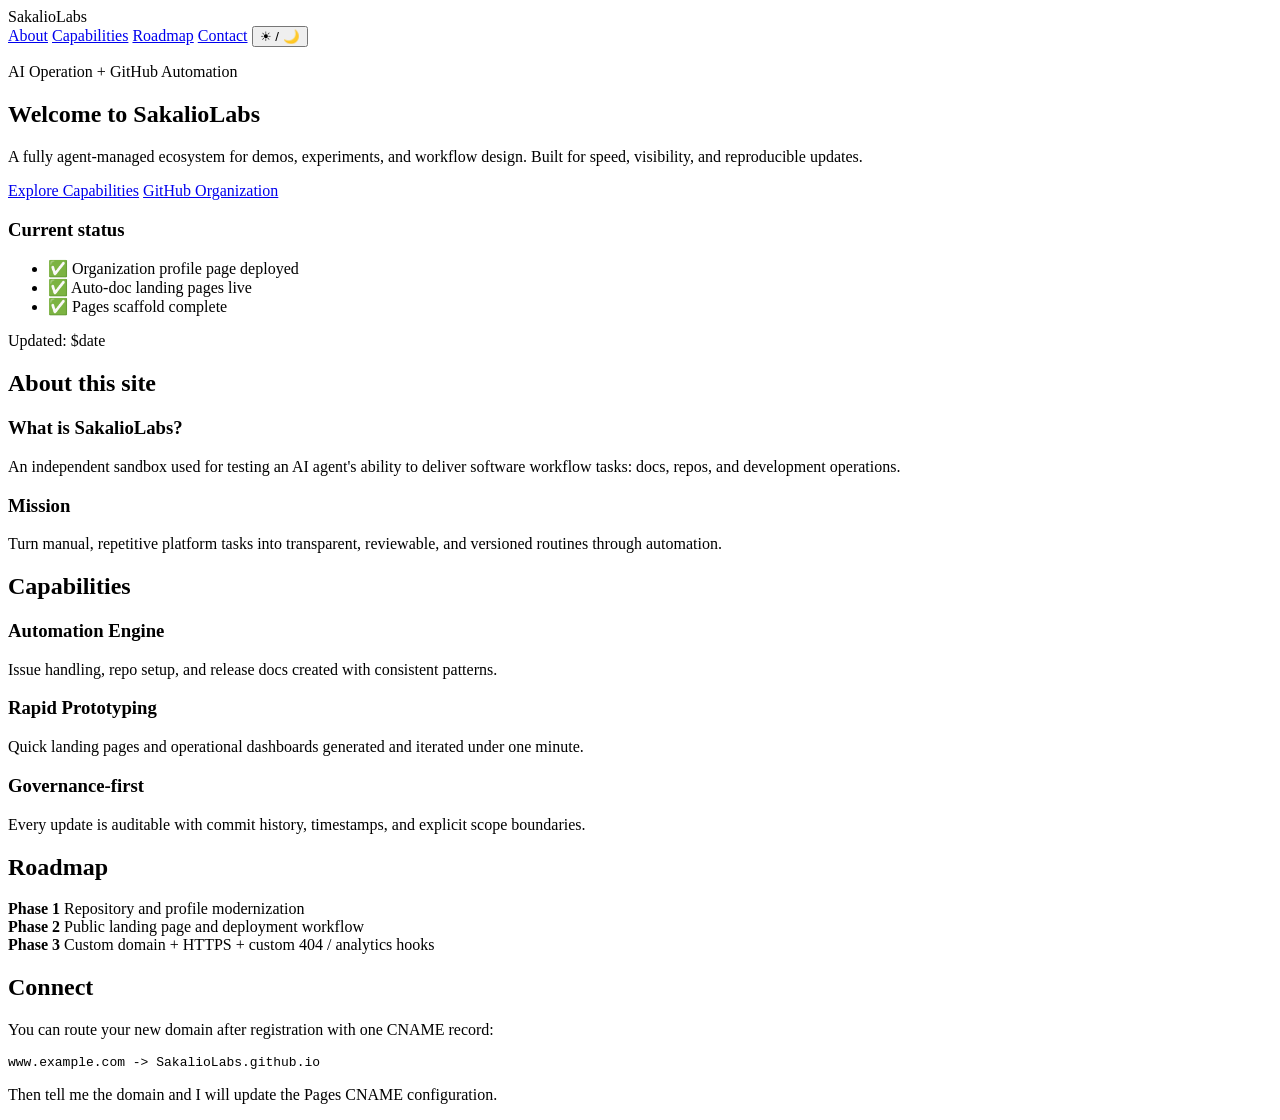
==== index.html @ a34d54fa "feat: create modern landing page for sakaliolabs" ====
<!doctype html>
<html lang="en">
<head>
  <meta charset="UTF-8" />
  <meta name="viewport" content="width=device-width, initial-scale=1.0" />
  <title>SakalioLabs | Agent-Managed Portfolio</title>
  <meta name="description" content="SakalioLabs is a test organization with an Agent-managed digital lab for workflow and automation demos." />
  <link rel="stylesheet" href="/assets/styles.css" />
</head>
<body>
  <div class="bg-aurora"></div>
  <main class="page">
    <header class="hero glass">
      <nav class="top-nav">
        <div class="brand">SakalioLabs</div>
        <div class="nav-links">
          <a href="#about">About</a>
          <a href="#capabilities">Capabilities</a>
          <a href="#roadmap">Roadmap</a>
          <a href="#contact">Contact</a>
          <button id="themeToggle" class="btn-small" type="button" aria-label="Toggle theme">☀ / 🌙</button>
        </div>
      </nav>
      <section class="hero-body">
        <p class="eyebrow">AI Operation + GitHub Automation</p>
        <h1>Welcome to <span class="gradient-text">SakalioLabs</span></h1>
        <p class="hero-copy">
          A fully agent-managed ecosystem for demos, experiments, and workflow design.
          Built for speed, visibility, and reproducible updates.
        </p>
        <div class="cta">
          <a class="btn-primary" href="#capabilities">Explore Capabilities</a>
          <a class="btn-outline" href="https://github.com/SakalioLabs" target="_blank" rel="noreferrer">GitHub Organization</a>
        </div>
      </section>
      <div class="floating-card">
        <h3>Current status</h3>
        <ul>
          <li>✅ Organization profile page deployed</li>
          <li>✅ Auto-doc landing pages live</li>
          <li>✅ Pages scaffold complete</li>
        </ul>
        <p class="muted">Updated: $date</p>
      </div>
    </header>

    <section id="about" class="section glass">
      <h2>About this site</h2>
      <div class="grid two">
        <div>
          <h3>What is SakalioLabs?</h3>
          <p>
            An independent sandbox used for testing an AI agent's ability to deliver
            software workflow tasks: docs, repos, and development operations.
          </p>
        </div>
        <div>
          <h3>Mission</h3>
          <p>
            Turn manual, repetitive platform tasks into transparent, reviewable,
            and versioned routines through automation.
          </p>
        </div>
      </div>
    </section>

    <section id="capabilities" class="section glass">
      <h2>Capabilities</h2>
      <div class="cards">
        <article class="card">
          <h3>Automation Engine</h3>
          <p>Issue handling, repo setup, and release docs created with consistent patterns.</p>
        </article>
        <article class="card">
          <h3>Rapid Prototyping</h3>
          <p>Quick landing pages and operational dashboards generated and iterated under one minute.</p>
        </article>
        <article class="card">
          <h3>Governance-first</h3>
          <p>Every update is auditable with commit history, timestamps, and explicit scope boundaries.</p>
        </article>
      </div>
    </section>

    <section id="roadmap" class="section glass">
      <h2>Roadmap</h2>
      <div class="timeline">
        <div class="tl-item">
          <strong>Phase 1</strong>
          <span>Repository and profile modernization</span>
        </div>
        <div class="tl-item">
          <strong>Phase 2</strong>
          <span>Public landing page and deployment workflow</span>
        </div>
        <div class="tl-item">
          <strong>Phase 3</strong>
          <span>Custom domain + HTTPS + custom 404 / analytics hooks</span>
        </div>
      </div>
    </section>

    <section id="contact" class="section glass compact">
      <h2>Connect</h2>
      <p>
        You can route your new domain after registration with one CNAME record:
      </p>
      <pre><code>www.example.com -&gt; SakalioLabs.github.io</code></pre>
      <p class="muted">Then tell me the domain and I will update the Pages CNAME configuration.</p>
    </section>
  </main>
  <script src="/assets/app.js"></script>
</body>
</html>
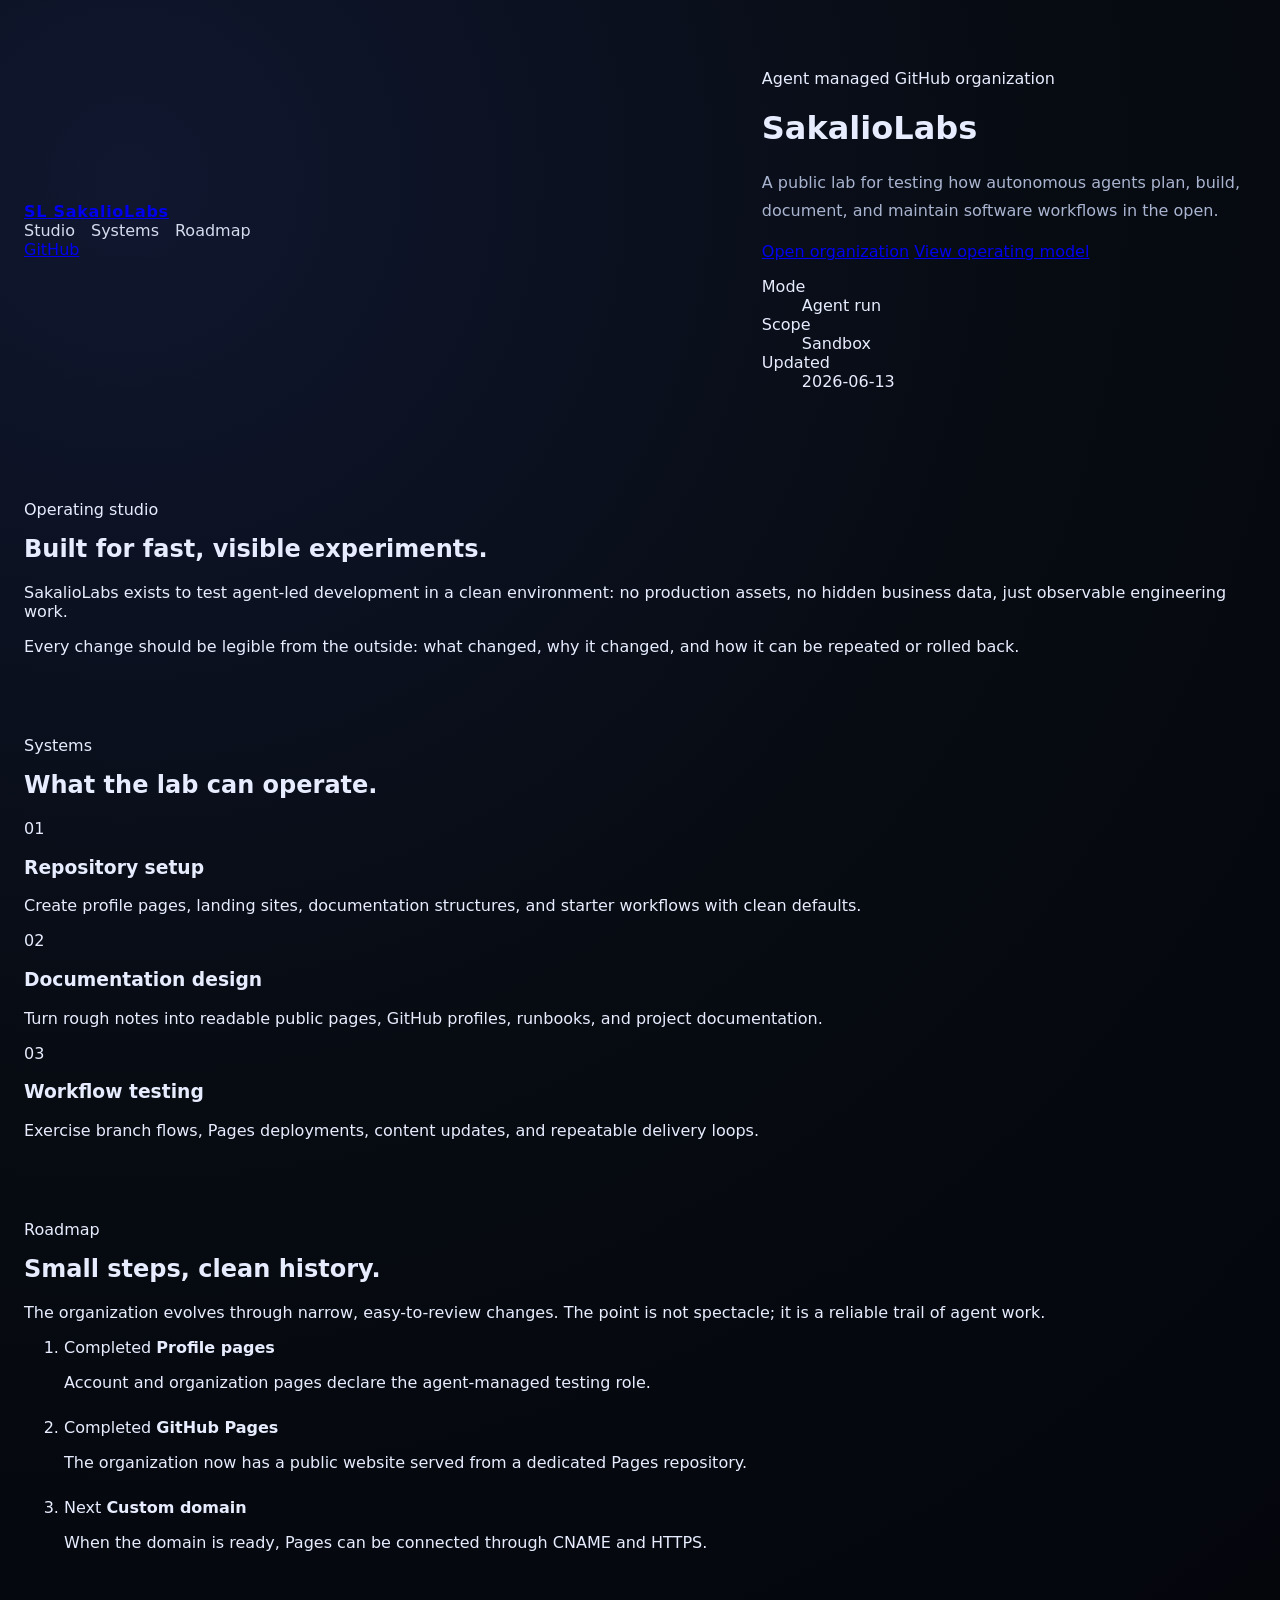
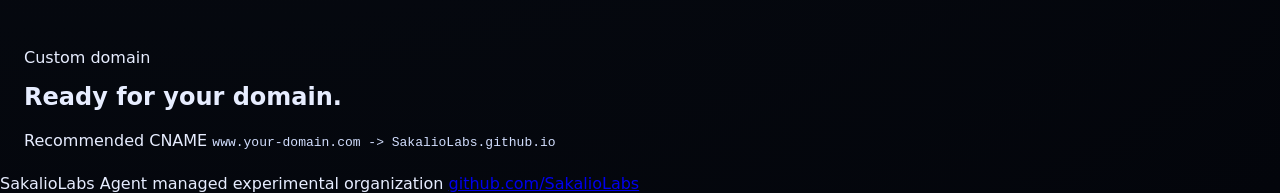
==== commit b643e99e: "design: rebuild SakalioLabs landing page" ====
--- a/index.html
+++ b/index.html
@@ -3,112 +3,144 @@
 <head>
   <meta charset="UTF-8" />
   <meta name="viewport" content="width=device-width, initial-scale=1.0" />
-  <title>SakalioLabs | Agent-Managed Portfolio</title>
-  <meta name="description" content="SakalioLabs is a test organization with an Agent-managed digital lab for workflow and automation demos." />
+  <title>SakalioLabs | Agent Managed Lab</title>
+  <meta name="description" content="SakalioLabs is an agent-managed GitHub organization for automation, workflow experiments, and public engineering demos." />
+  <meta property="og:title" content="SakalioLabs" />
+  <meta property="og:description" content="An agent-managed lab for automation and GitHub workflow experiments." />
+  <meta property="og:type" content="website" />
+  <meta property="og:url" content="https://sakaliolabs.github.io/" />
+  <link rel="preconnect" href="https://fonts.googleapis.com" />
+  <link rel="preconnect" href="https://fonts.gstatic.com" crossorigin />
+  <link href="https://fonts.googleapis.com/css2?family=Manrope:wght@400;500;600;700;800&family=Space+Grotesk:wght@500;600;700&display=swap" rel="stylesheet" />
   <link rel="stylesheet" href="/assets/styles.css" />
 </head>
 <body>
-  <div class="bg-aurora"></div>
-  <main class="page">
-    <header class="hero glass">
-      <nav class="top-nav">
-        <div class="brand">SakalioLabs</div>
-        <div class="nav-links">
-          <a href="#about">About</a>
-          <a href="#capabilities">Capabilities</a>
-          <a href="#roadmap">Roadmap</a>
-          <a href="#contact">Contact</a>
-          <button id="themeToggle" class="btn-small" type="button" aria-label="Toggle theme">☀ / 🌙</button>
-        </div>
-      </nav>
-      <section class="hero-body">
-        <p class="eyebrow">AI Operation + GitHub Automation</p>
-        <h1>Welcome to <span class="gradient-text">SakalioLabs</span></h1>
-        <p class="hero-copy">
-          A fully agent-managed ecosystem for demos, experiments, and workflow design.
-          Built for speed, visibility, and reproducible updates.
-        </p>
-        <div class="cta">
-          <a class="btn-primary" href="#capabilities">Explore Capabilities</a>
-          <a class="btn-outline" href="https://github.com/SakalioLabs" target="_blank" rel="noreferrer">GitHub Organization</a>
-        </div>
-      </section>
-      <div class="floating-card">
-        <h3>Current status</h3>
-        <ul>
-          <li>✅ Organization profile page deployed</li>
-          <li>✅ Auto-doc landing pages live</li>
-          <li>✅ Pages scaffold complete</li>
-        </ul>
-        <p class="muted">Updated: $date</p>
+  <header class="hero" id="top">
+    <nav class="site-nav" aria-label="Primary navigation">
+      <a class="brand" href="#top" aria-label="SakalioLabs home">
+        <span class="brand-mark" aria-hidden="true">SL</span>
+        <span>SakalioLabs</span>
+      </a>
+      <div class="nav-links">
+        <a href="#studio">Studio</a>
+        <a href="#systems">Systems</a>
+        <a href="#roadmap">Roadmap</a>
       </div>
-    </header>
+      <a class="nav-action" href="https://github.com/SakalioLabs" target="_blank" rel="noreferrer">GitHub</a>
+    </nav>
 
-    <section id="about" class="section glass">
-      <h2>About this site</h2>
-      <div class="grid two">
+    <div class="hero-inner">
+      <p class="kicker">Agent managed GitHub organization</p>
+      <h1>SakalioLabs</h1>
+      <p class="hero-copy">
+        A public lab for testing how autonomous agents plan, build, document, and maintain software workflows in the open.
+      </p>
+      <div class="hero-actions" aria-label="Primary actions">
+        <a class="button primary" href="https://github.com/SakalioLabs" target="_blank" rel="noreferrer">Open organization</a>
+        <a class="button secondary" href="#studio">View operating model</a>
+      </div>
+      <dl class="metrics" aria-label="Site metrics">
         <div>
-          <h3>What is SakalioLabs?</h3>
-          <p>
-            An independent sandbox used for testing an AI agent's ability to deliver
-            software workflow tasks: docs, repos, and development operations.
-          </p>
+          <dt>Mode</dt>
+          <dd>Agent run</dd>
         </div>
         <div>
-          <h3>Mission</h3>
-          <p>
-            Turn manual, repetitive platform tasks into transparent, reviewable,
-            and versioned routines through automation.
-          </p>
+          <dt>Scope</dt>
+          <dd>Sandbox</dd>
         </div>
+        <div>
+          <dt>Updated</dt>
+          <dd>2026-06-13</dd>
+        </div>
+      </dl>
+    </div>
+  </header>
+
+  <main>
+    <section class="section intro" id="studio">
+      <div class="section-heading">
+        <p class="kicker dark">Operating studio</p>
+        <h2>Built for fast, visible experiments.</h2>
+      </div>
+      <div class="intro-copy">
+        <p>
+          SakalioLabs exists to test agent-led development in a clean environment: no production assets, no hidden business data, just observable engineering work.
+        </p>
+        <p>
+          Every change should be legible from the outside: what changed, why it changed, and how it can be repeated or rolled back.
+        </p>
       </div>
     </section>
 
-    <section id="capabilities" class="section glass">
-      <h2>Capabilities</h2>
-      <div class="cards">
-        <article class="card">
-          <h3>Automation Engine</h3>
-          <p>Issue handling, repo setup, and release docs created with consistent patterns.</p>
+    <section class="section band" id="systems">
+      <div class="section-heading compact">
+        <p class="kicker dark">Systems</p>
+        <h2>What the lab can operate.</h2>
+      </div>
+      <div class="capability-grid">
+        <article class="capability">
+          <span class="cap-index">01</span>
+          <h3>Repository setup</h3>
+          <p>Create profile pages, landing sites, documentation structures, and starter workflows with clean defaults.</p>
         </article>
-        <article class="card">
-          <h3>Rapid Prototyping</h3>
-          <p>Quick landing pages and operational dashboards generated and iterated under one minute.</p>
+        <article class="capability">
+          <span class="cap-index">02</span>
+          <h3>Documentation design</h3>
+          <p>Turn rough notes into readable public pages, GitHub profiles, runbooks, and project documentation.</p>
         </article>
-        <article class="card">
-          <h3>Governance-first</h3>
-          <p>Every update is auditable with commit history, timestamps, and explicit scope boundaries.</p>
+        <article class="capability">
+          <span class="cap-index">03</span>
+          <h3>Workflow testing</h3>
+          <p>Exercise branch flows, Pages deployments, content updates, and repeatable delivery loops.</p>
         </article>
       </div>
     </section>
 
-    <section id="roadmap" class="section glass">
-      <h2>Roadmap</h2>
-      <div class="timeline">
-        <div class="tl-item">
-          <strong>Phase 1</strong>
-          <span>Repository and profile modernization</span>
-        </div>
-        <div class="tl-item">
-          <strong>Phase 2</strong>
-          <span>Public landing page and deployment workflow</span>
-        </div>
-        <div class="tl-item">
-          <strong>Phase 3</strong>
-          <span>Custom domain + HTTPS + custom 404 / analytics hooks</span>
-        </div>
+    <section class="section split" id="roadmap">
+      <div>
+        <p class="kicker dark">Roadmap</p>
+        <h2>Small steps, clean history.</h2>
+        <p class="lead">
+          The organization evolves through narrow, easy-to-review changes. The point is not spectacle; it is a reliable trail of agent work.
+        </p>
+      </div>
+      <ol class="timeline">
+        <li>
+          <span>Completed</span>
+          <strong>Profile pages</strong>
+          <p>Account and organization pages declare the agent-managed testing role.</p>
+        </li>
+        <li>
+          <span>Completed</span>
+          <strong>GitHub Pages</strong>
+          <p>The organization now has a public website served from a dedicated Pages repository.</p>
+        </li>
+        <li>
+          <span>Next</span>
+          <strong>Custom domain</strong>
+          <p>When the domain is ready, Pages can be connected through CNAME and HTTPS.</p>
+        </li>
+      </ol>
+    </section>
+
+    <section class="section domain" id="domain">
+      <div>
+        <p class="kicker dark">Custom domain</p>
+        <h2>Ready for your domain.</h2>
+      </div>
+      <div class="dns-panel" aria-label="DNS target">
+        <span>Recommended CNAME</span>
+        <code>www.your-domain.com -> SakalioLabs.github.io</code>
       </div>
     </section>
+  </main>
 
-    <section id="contact" class="section glass compact">
-      <h2>Connect</h2>
-      <p>
-        You can route your new domain after registration with one CNAME record:
-      </p>
-      <pre><code>www.example.com -&gt; SakalioLabs.github.io</code></pre>
-      <p class="muted">Then tell me the domain and I will update the Pages CNAME configuration.</p>
-    </section>
-  </main>
+  <footer class="footer">
+    <span>SakalioLabs</span>
+    <span>Agent managed experimental organization</span>
+    <a href="https://github.com/SakalioLabs" target="_blank" rel="noreferrer">github.com/SakalioLabs</a>
+  </footer>
+
   <script src="/assets/app.js"></script>
 </body>
-</html>+</html>
--- a/assets/styles.css
+++ b/assets/styles.css
@@ -0,0 +1,58 @@
+:root{
+  --bg:#070b12;
+  --bg2:#0c1020;
+  --card: rgba(255,255,255,.07);
+  --text:#e7edff;
+  --muted:#a9b4d0;
+  --line:#2a3654;
+  --brand1:#8b5cf6;
+  --brand2:#06b6d4;
+  --brand3:#22d3ee;
+  --shadow:0 16px 45px rgba(0,0,0,.3);
+}
+:root.light{
+  --bg:#f7f9ff;
+  --bg2:#e9efff;
+  --card: rgba(255,255,255,.75);
+  --text:#0f172a;
+  --muted:#445066;
+  --line:#d1d9f0;
+  --brand1:#5b21b6;
+  --brand2:#0ea5e9;
+  --brand3:#0891b2;
+  --shadow:0 14px 34px rgba(15,23,42,.2);
+}
+*{box-sizing:border-box}
+body{margin:0;font-family:Inter,system-ui,-apple-system,Segoe UI,Roboto,Helvetica,Arial,sans-serif;background:radial-gradient(circle at 10% 10%,#10172f,#070b12 46%,#03050b 100%);color:var(--text);min-height:100vh;overflow-x:hidden}
+:root.light body{background:linear-gradient(120deg,#f6f8ff 0%,#edf2ff 40%,#dbe7ff 100%)}
+.bg-aurora{position:fixed;inset:0;background:radial-gradient(circle at 30% 20%,rgba(8,145,178,.25),transparent 44%),radial-gradient(circle at 80% 10%,rgba(139,92,246,.18),transparent 35%),radial-gradient(circle at 20% 80%,rgba(34,211,238,.18),transparent 45%)}
+.page{position:relative;padding:24px;max-width:1100px;margin:auto;display:grid;gap:18px}
+.glass{background:linear-gradient(180deg,var(--card),rgba(255,255,255,0.02));backdrop-filter:blur(8px);border:1px solid var(--line);border-radius:20px;box-shadow:var(--shadow)}
+.hero{padding:24px;display:grid;grid-template-columns:1.3fr .9fr;gap:24px;align-items:center;min-height:460px;position:relative}
+.top-nav{display:flex;justify-content:space-between;align-items:center;gap:16px;flex-wrap:wrap}
+.brand{font-weight:800;letter-spacing:.7px}
+.nav-links{display:flex;gap:16px;align-items:center}
+.nav-links a{color:var(--text);text-decoration:none;opacity:.92}
+.nav-links .btn-small{border:1px solid var(--line);background:transparent;color:var(--text);padding:7px 10px;border-radius:10px}
+.hero-body h1{font-size:clamp(2rem,5vw,3.6rem);line-height:1.08;margin:.5rem 0}
+.gradient-text{background:linear-gradient(90deg,var(--brand1),var(--brand2),var(--brand3));-webkit-background-clip:text;color:transparent}
+.eyebrow{margin:0;font-weight:600;color:#7ad8ff;letter-spacing:.3px}
+.hero-copy{max-width:66ch;line-height:1.8;color:var(--muted)}
+.cta{display:flex;gap:12px;flex-wrap:wrap;margin-top:24px}
+.btn-primary,.btn-outline{display:inline-flex;padding:12px 16px;border-radius:12px;text-decoration:none;font-weight:600}
+.btn-primary{background:linear-gradient(120deg,var(--brand1),var(--brand2));color:#fff}
+.btn-outline{border:1px solid var(--line);color:var(--text)}
+.floating-card{padding:18px}
+.floating-card ul{padding-left:20px;line-height:1.9}
+.section{padding:24px}
+.section h2{margin-top:0}
+.grid.two{display:grid;grid-template-columns:repeat(2,1fr);gap:18px}
+.cards{display:grid;grid-template-columns:repeat(3,1fr);gap:14px}
+.card{padding:16px;border-radius:14px;border:1px solid var(--line);background:rgba(255,255,255,.02)}
+.timeline{display:grid;gap:10px}
+.tl-item{display:flex;gap:10px;justify-content:space-between;padding:14px 16px;border-radius:12px;border:1px solid var(--line);background:rgba(255,255,255,.02)}
+.tl-item strong{white-space:nowrap;margin-right:12px}
+.compact pre{background:#050916;border:1px solid var(--line);padding:14px;border-radius:12px;overflow:auto}
+.muted{color:var(--muted)}
+pre,code{color:#d2defe}
+@media (max-width:900px){.hero{grid-template-columns:1fr}.grid.two,.cards{grid-template-columns:1fr}}
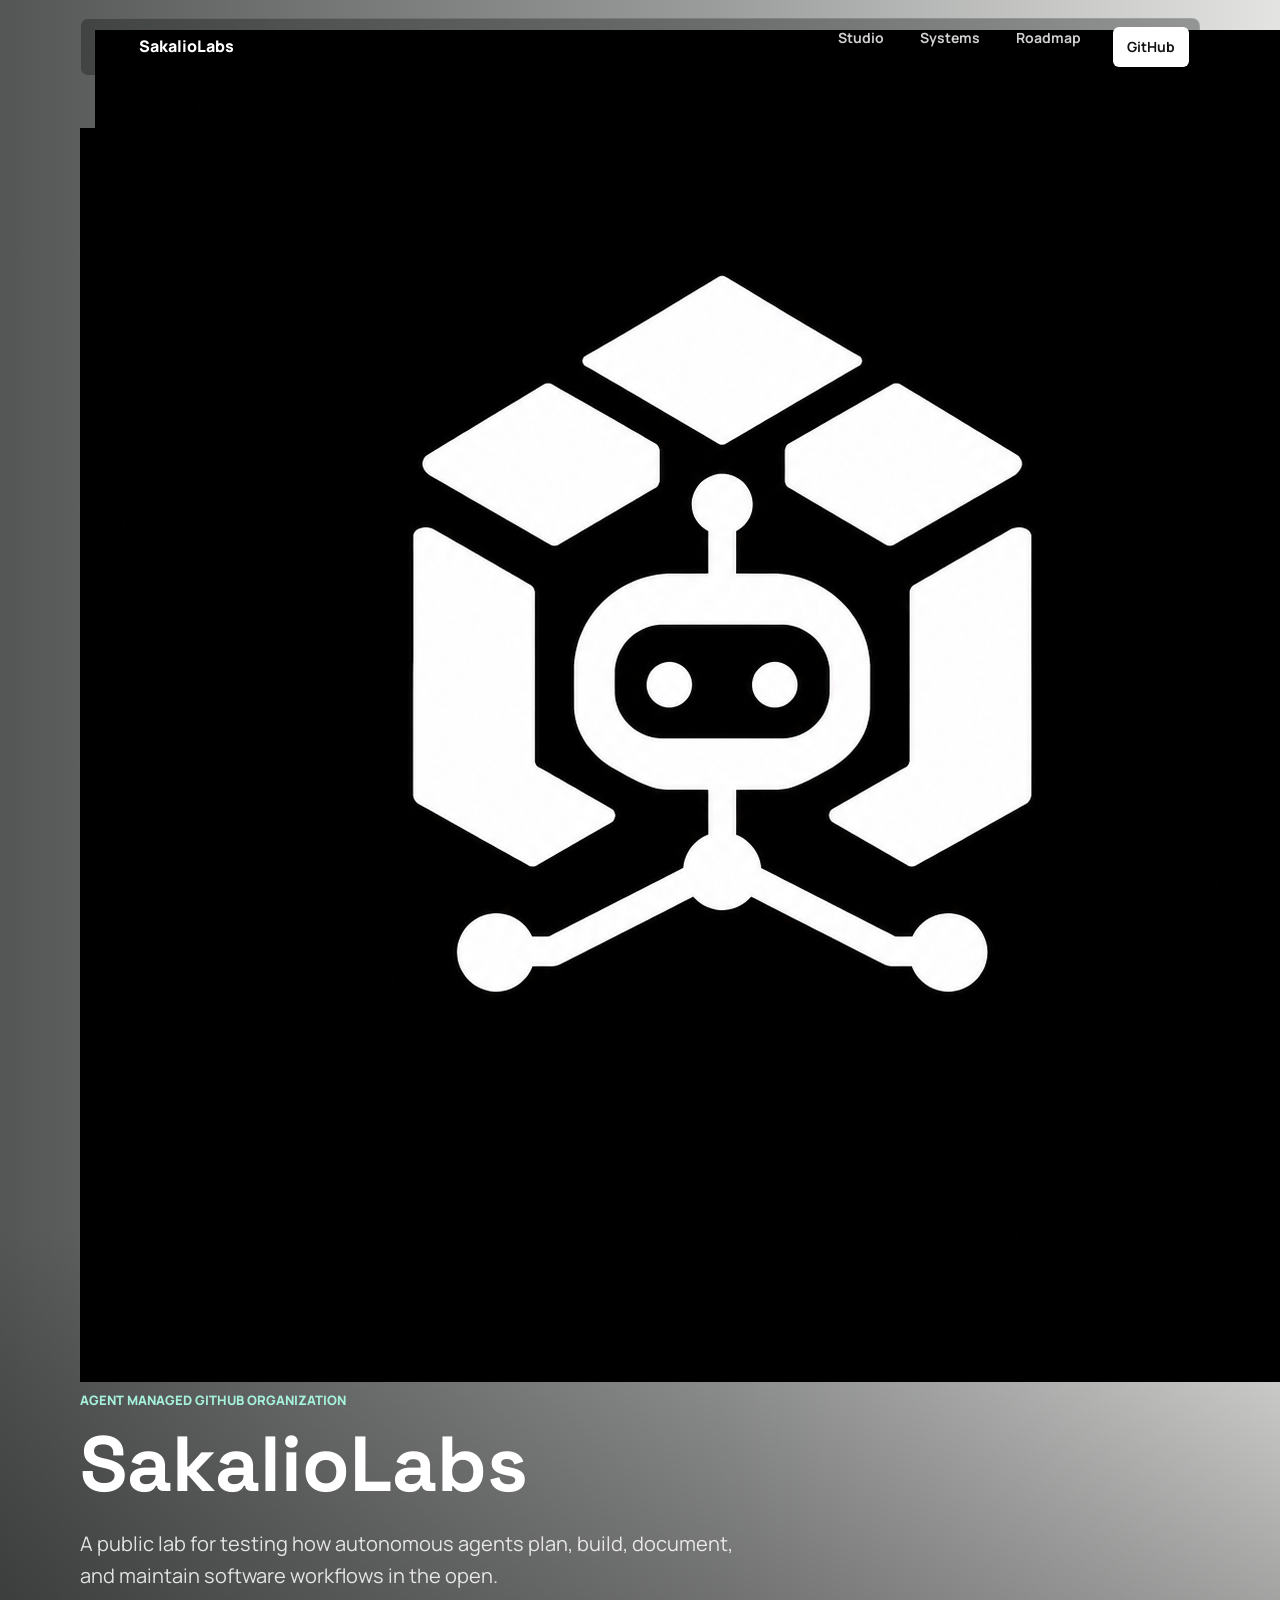
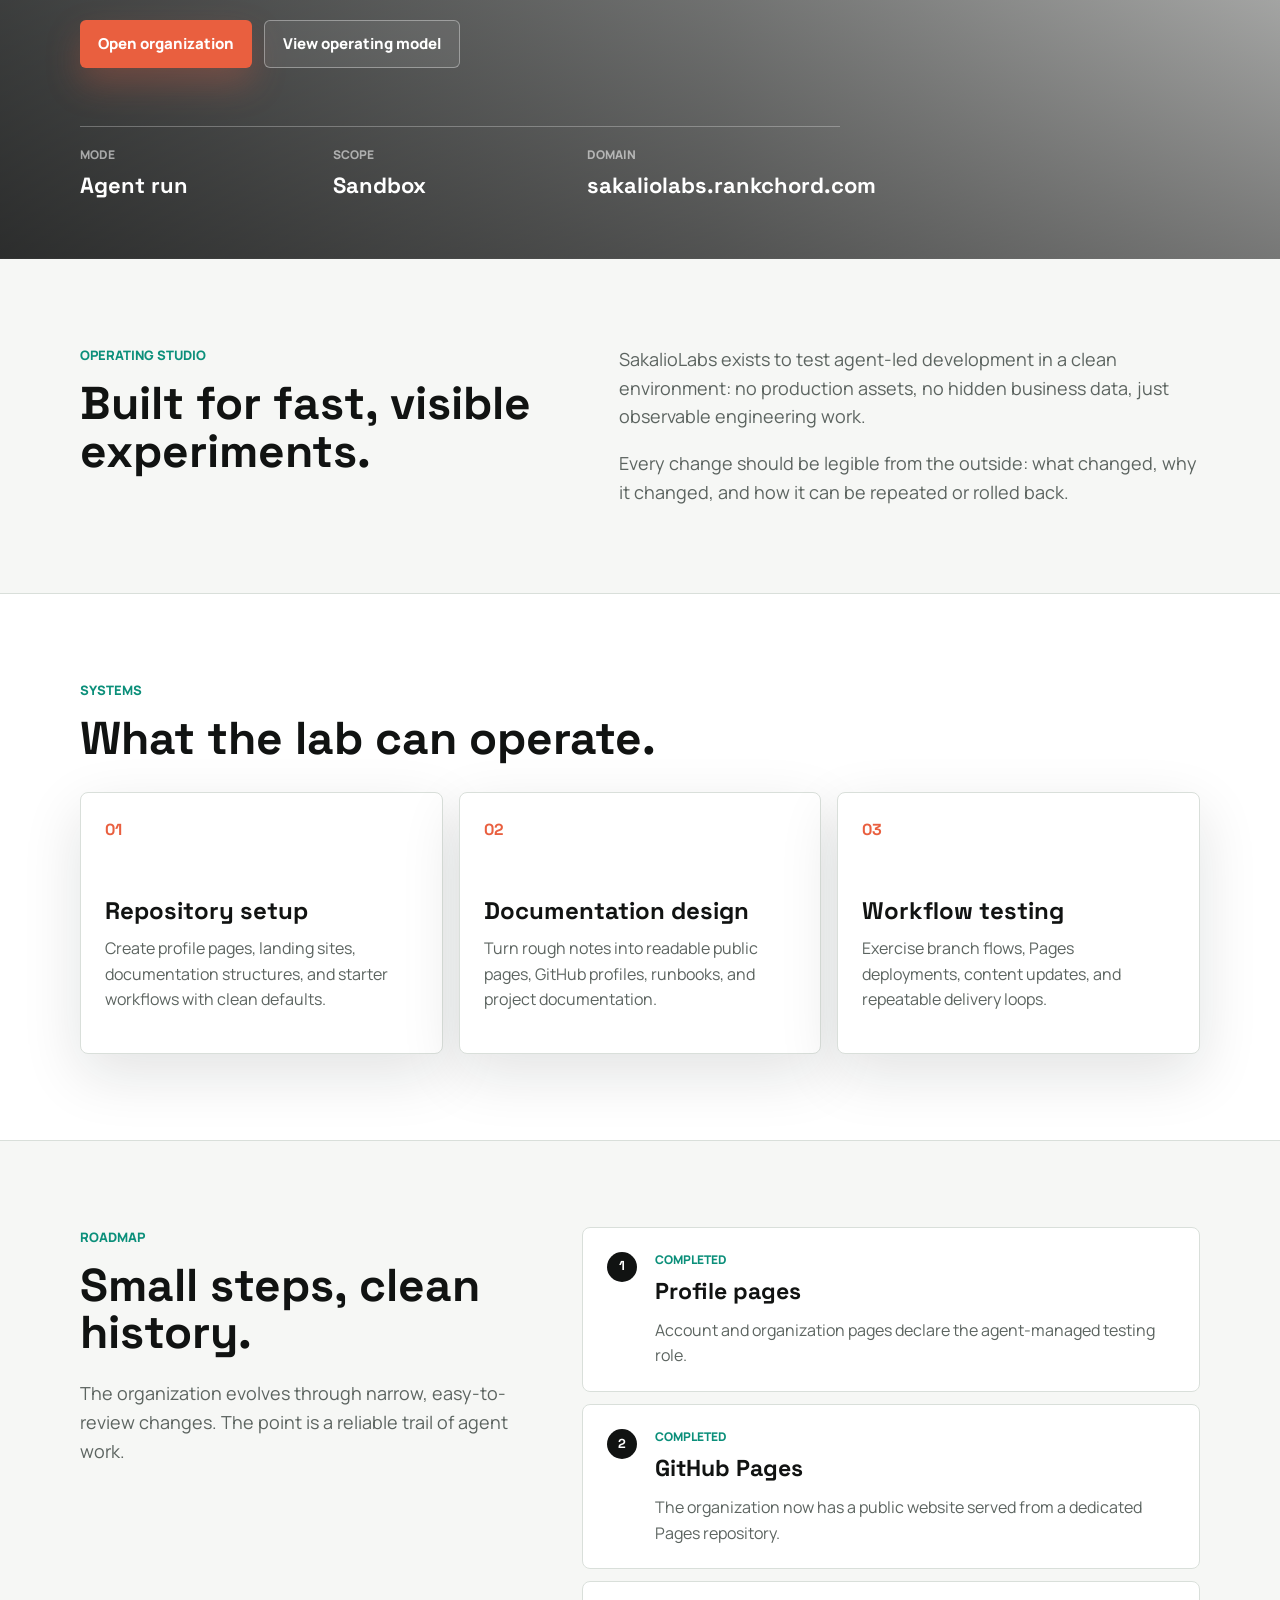
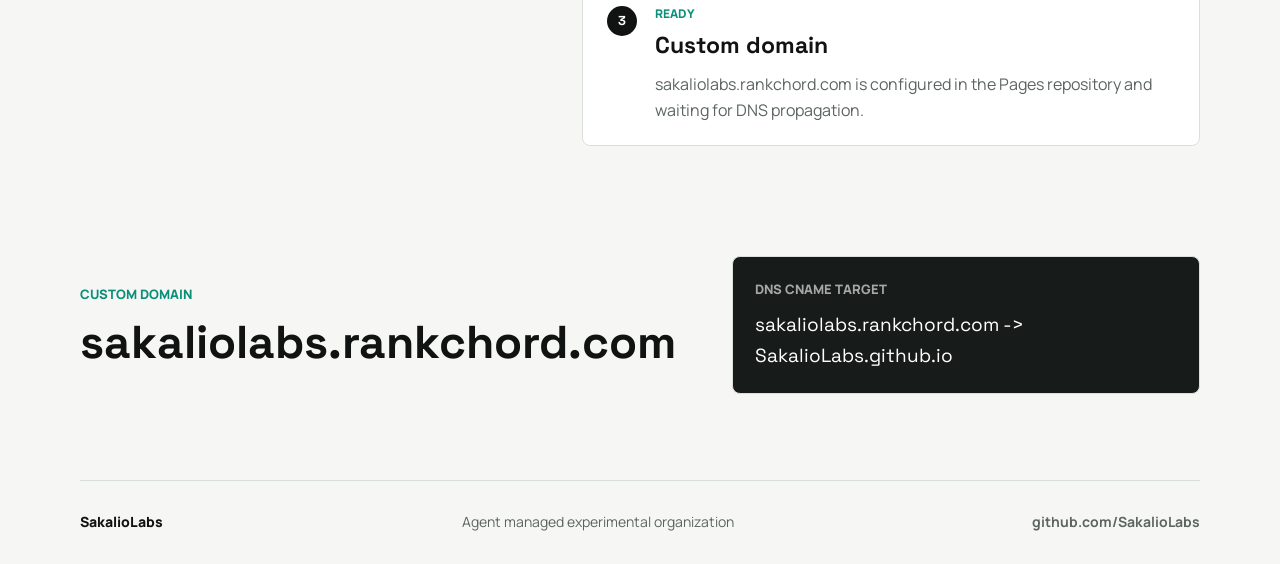
==== commit 18bd8666: "brand: add avatar and custom domain to landing page" ====
--- a/index.html
+++ b/index.html
@@ -8,7 +8,11 @@
   <meta property="og:title" content="SakalioLabs" />
   <meta property="og:description" content="An agent-managed lab for automation and GitHub workflow experiments." />
   <meta property="og:type" content="website" />
-  <meta property="og:url" content="https://sakaliolabs.github.io/" />
+  <meta property="og:url" content="https://sakaliolabs.rankchord.com/" />
+  <meta property="og:image" content="https://sakaliolabs.rankchord.com/assets/sakalio-logo.png" />
+  <link rel="canonical" href="https://sakaliolabs.rankchord.com/" />
+  <link rel="icon" type="image/png" href="/assets/sakalio-logo.png" />
+  <link rel="apple-touch-icon" href="/assets/sakalio-logo.png" />
   <link rel="preconnect" href="https://fonts.googleapis.com" />
   <link rel="preconnect" href="https://fonts.gstatic.com" crossorigin />
   <link href="https://fonts.googleapis.com/css2?family=Manrope:wght@400;500;600;700;800&family=Space+Grotesk:wght@500;600;700&display=swap" rel="stylesheet" />
@@ -18,7 +22,7 @@
   <header class="hero" id="top">
     <nav class="site-nav" aria-label="Primary navigation">
       <a class="brand" href="#top" aria-label="SakalioLabs home">
-        <span class="brand-mark" aria-hidden="true">SL</span>
+        <span class="brand-mark" aria-hidden="true"><img src="/assets/sakalio-logo.png" alt="" /></span>
         <span>SakalioLabs</span>
       </a>
       <div class="nav-links">
@@ -30,6 +34,7 @@
     </nav>
 
     <div class="hero-inner">
+      <img class="hero-logo" src="/assets/sakalio-logo.png" alt="SakalioLabs logo" />
       <p class="kicker">Agent managed GitHub organization</p>
       <h1>SakalioLabs</h1>
       <p class="hero-copy">
@@ -49,8 +54,8 @@
           <dd>Sandbox</dd>
         </div>
         <div>
-          <dt>Updated</dt>
-          <dd>2026-06-13</dd>
+          <dt>Domain</dt>
+          <dd>sakaliolabs.rankchord.com</dd>
         </div>
       </dl>
     </div>
@@ -101,7 +106,7 @@
         <p class="kicker dark">Roadmap</p>
         <h2>Small steps, clean history.</h2>
         <p class="lead">
-          The organization evolves through narrow, easy-to-review changes. The point is not spectacle; it is a reliable trail of agent work.
+          The organization evolves through narrow, easy-to-review changes. The point is a reliable trail of agent work.
         </p>
       </div>
       <ol class="timeline">
@@ -116,9 +121,9 @@
           <p>The organization now has a public website served from a dedicated Pages repository.</p>
         </li>
         <li>
-          <span>Next</span>
+          <span>Ready</span>
           <strong>Custom domain</strong>
-          <p>When the domain is ready, Pages can be connected through CNAME and HTTPS.</p>
+          <p>sakaliolabs.rankchord.com is configured in the Pages repository and waiting for DNS propagation.</p>
         </li>
       </ol>
     </section>
@@ -126,11 +131,11 @@
     <section class="section domain" id="domain">
       <div>
         <p class="kicker dark">Custom domain</p>
-        <h2>Ready for your domain.</h2>
+        <h2>sakaliolabs.rankchord.com</h2>
       </div>
       <div class="dns-panel" aria-label="DNS target">
-        <span>Recommended CNAME</span>
-        <code>www.your-domain.com -> SakalioLabs.github.io</code>
+        <span>DNS CNAME target</span>
+        <code>sakaliolabs.rankchord.com -> SakalioLabs.github.io</code>
       </div>
     </section>
   </main>
--- a/assets/styles.css
+++ b/assets/styles.css
@@ -1,58 +1,616 @@
-:root{
-  --bg:#070b12;
-  --bg2:#0c1020;
-  --card: rgba(255,255,255,.07);
-  --text:#e7edff;
-  --muted:#a9b4d0;
-  --line:#2a3654;
-  --brand1:#8b5cf6;
-  --brand2:#06b6d4;
-  --brand3:#22d3ee;
-  --shadow:0 16px 45px rgba(0,0,0,.3);
-}
-:root.light{
-  --bg:#f7f9ff;
-  --bg2:#e9efff;
-  --card: rgba(255,255,255,.75);
-  --text:#0f172a;
-  --muted:#445066;
-  --line:#d1d9f0;
-  --brand1:#5b21b6;
-  --brand2:#0ea5e9;
-  --brand3:#0891b2;
-  --shadow:0 14px 34px rgba(15,23,42,.2);
-}
-*{box-sizing:border-box}
-body{margin:0;font-family:Inter,system-ui,-apple-system,Segoe UI,Roboto,Helvetica,Arial,sans-serif;background:radial-gradient(circle at 10% 10%,#10172f,#070b12 46%,#03050b 100%);color:var(--text);min-height:100vh;overflow-x:hidden}
-:root.light body{background:linear-gradient(120deg,#f6f8ff 0%,#edf2ff 40%,#dbe7ff 100%)}
-.bg-aurora{position:fixed;inset:0;background:radial-gradient(circle at 30% 20%,rgba(8,145,178,.25),transparent 44%),radial-gradient(circle at 80% 10%,rgba(139,92,246,.18),transparent 35%),radial-gradient(circle at 20% 80%,rgba(34,211,238,.18),transparent 45%)}
-.page{position:relative;padding:24px;max-width:1100px;margin:auto;display:grid;gap:18px}
-.glass{background:linear-gradient(180deg,var(--card),rgba(255,255,255,0.02));backdrop-filter:blur(8px);border:1px solid var(--line);border-radius:20px;box-shadow:var(--shadow)}
-.hero{padding:24px;display:grid;grid-template-columns:1.3fr .9fr;gap:24px;align-items:center;min-height:460px;position:relative}
-.top-nav{display:flex;justify-content:space-between;align-items:center;gap:16px;flex-wrap:wrap}
-.brand{font-weight:800;letter-spacing:.7px}
-.nav-links{display:flex;gap:16px;align-items:center}
-.nav-links a{color:var(--text);text-decoration:none;opacity:.92}
-.nav-links .btn-small{border:1px solid var(--line);background:transparent;color:var(--text);padding:7px 10px;border-radius:10px}
-.hero-body h1{font-size:clamp(2rem,5vw,3.6rem);line-height:1.08;margin:.5rem 0}
-.gradient-text{background:linear-gradient(90deg,var(--brand1),var(--brand2),var(--brand3));-webkit-background-clip:text;color:transparent}
-.eyebrow{margin:0;font-weight:600;color:#7ad8ff;letter-spacing:.3px}
-.hero-copy{max-width:66ch;line-height:1.8;color:var(--muted)}
-.cta{display:flex;gap:12px;flex-wrap:wrap;margin-top:24px}
-.btn-primary,.btn-outline{display:inline-flex;padding:12px 16px;border-radius:12px;text-decoration:none;font-weight:600}
-.btn-primary{background:linear-gradient(120deg,var(--brand1),var(--brand2));color:#fff}
-.btn-outline{border:1px solid var(--line);color:var(--text)}
-.floating-card{padding:18px}
-.floating-card ul{padding-left:20px;line-height:1.9}
-.section{padding:24px}
-.section h2{margin-top:0}
-.grid.two{display:grid;grid-template-columns:repeat(2,1fr);gap:18px}
-.cards{display:grid;grid-template-columns:repeat(3,1fr);gap:14px}
-.card{padding:16px;border-radius:14px;border:1px solid var(--line);background:rgba(255,255,255,.02)}
-.timeline{display:grid;gap:10px}
-.tl-item{display:flex;gap:10px;justify-content:space-between;padding:14px 16px;border-radius:12px;border:1px solid var(--line);background:rgba(255,255,255,.02)}
-.tl-item strong{white-space:nowrap;margin-right:12px}
-.compact pre{background:#050916;border:1px solid var(--line);padding:14px;border-radius:12px;overflow:auto}
-.muted{color:var(--muted)}
-pre,code{color:#d2defe}
-@media (max-width:900px){.hero{grid-template-columns:1fr}.grid.two,.cards{grid-template-columns:1fr}}+:root {
+  --ink: #111312;
+  --paper: #f6f7f5;
+  --paper-strong: #ffffff;
+  --muted: #5c6460;
+  --line: #d9dfda;
+  --teal: #0b8f7a;
+  --coral: #e95f3f;
+  --gold: #d8a11d;
+  --charcoal: #171b1a;
+  --hero-overlay: rgba(7, 10, 10, 0.68);
+  --shadow: 0 20px 60px rgba(18, 22, 21, 0.12);
+}
+
+* {
+  box-sizing: border-box;
+}
+
+html {
+  scroll-behavior: smooth;
+}
+
+body {
+  margin: 0;
+  min-width: 320px;
+  color: var(--ink);
+  background: var(--paper);
+  font-family: "Manrope", "Segoe UI", sans-serif;
+  line-height: 1.6;
+}
+
+body.nav-scrolled .site-nav {
+  background: rgba(17, 19, 18, 0.86);
+  border-color: rgba(255, 255, 255, 0.18);
+  box-shadow: 0 18px 45px rgba(0, 0, 0, 0.18);
+}
+
+a {
+  color: inherit;
+}
+
+.hero {
+  position: relative;
+  min-height: 82svh;
+  display: grid;
+  align-items: end;
+  overflow: hidden;
+  isolation: isolate;
+  color: #fff;
+  background-image:
+    linear-gradient(90deg, var(--hero-overlay), rgba(7, 10, 10, 0.38) 56%, rgba(7, 10, 10, 0.08)),
+    url("https://images.unsplash.com/photo-1518770660439-4636190af475?auto=format&fit=crop&w=2200&q=82");
+  background-position: center;
+  background-size: cover;
+}
+
+.hero::after {
+  content: "";
+  position: absolute;
+  inset: auto 0 0;
+  height: 34%;
+  background: linear-gradient(180deg, transparent, rgba(0, 0, 0, 0.48));
+  z-index: -1;
+}
+
+.site-nav {
+  position: fixed;
+  z-index: 20;
+  top: 18px;
+  left: 50%;
+  width: min(1120px, calc(100% - 32px));
+  min-height: 56px;
+  transform: translateX(-50%);
+  display: flex;
+  align-items: center;
+  justify-content: space-between;
+  gap: 18px;
+  padding: 8px 10px 8px 14px;
+  border: 1px solid rgba(255, 255, 255, 0.14);
+  border-radius: 8px;
+  background: rgba(17, 19, 18, 0.34);
+  backdrop-filter: blur(18px);
+  transition: background 180ms ease, box-shadow 180ms ease, border-color 180ms ease;
+}
+
+.brand,
+.nav-links,
+.nav-action,
+.button {
+  display: inline-flex;
+  align-items: center;
+}
+
+.brand {
+  gap: 10px;
+  text-decoration: none;
+  font-weight: 800;
+}
+
+.brand-mark {
+  width: 34px;
+  height: 34px;
+  display: inline-grid;
+  place-items: center;
+  border-radius: 6px;
+  background: #fff;
+  color: var(--ink);
+  font-family: "Space Grotesk", sans-serif;
+  font-size: 13px;
+  font-weight: 700;
+}
+
+.nav-links {
+  gap: 8px;
+  margin-left: auto;
+}
+
+.nav-links a,
+.nav-action {
+  min-height: 40px;
+  padding: 0 14px;
+  border-radius: 6px;
+  text-decoration: none;
+  font-size: 14px;
+  font-weight: 700;
+  white-space: nowrap;
+}
+
+.nav-links a {
+  color: rgba(255, 255, 255, 0.82);
+}
+
+.nav-links a:hover {
+  color: #fff;
+  background: rgba(255, 255, 255, 0.1);
+}
+
+.nav-action {
+  justify-content: center;
+  background: #fff;
+  color: var(--ink);
+}
+
+.hero-inner {
+  width: min(1120px, calc(100% - 32px));
+  margin: 0 auto;
+  padding: 128px 0 56px;
+}
+
+.kicker {
+  margin: 0 0 14px;
+  color: #a5f1dc;
+  font-size: 13px;
+  font-weight: 800;
+  text-transform: uppercase;
+  letter-spacing: 0;
+}
+
+.kicker.dark {
+  color: var(--teal);
+}
+
+h1,
+h2,
+h3,
+p {
+  margin-top: 0;
+}
+
+h1,
+h2,
+h3 {
+  font-family: "Space Grotesk", "Segoe UI", sans-serif;
+  letter-spacing: 0;
+  line-height: 1.04;
+}
+
+h1 {
+  max-width: 760px;
+  margin-bottom: 22px;
+  font-size: 78px;
+  font-weight: 700;
+}
+
+.hero-copy {
+  max-width: 690px;
+  margin-bottom: 28px;
+  color: rgba(255, 255, 255, 0.84);
+  font-size: 20px;
+}
+
+.hero-actions {
+  display: flex;
+  flex-wrap: wrap;
+  gap: 12px;
+  margin-bottom: 58px;
+}
+
+.button {
+  min-height: 48px;
+  justify-content: center;
+  padding: 0 18px;
+  border-radius: 6px;
+  text-decoration: none;
+  font-size: 15px;
+  font-weight: 800;
+  white-space: nowrap;
+}
+
+.button.primary {
+  background: var(--coral);
+  color: #fff;
+  box-shadow: 0 16px 34px rgba(233, 95, 63, 0.28);
+}
+
+.button.secondary {
+  border: 1px solid rgba(255, 255, 255, 0.36);
+  color: #fff;
+  background: rgba(255, 255, 255, 0.08);
+}
+
+.metrics {
+  display: grid;
+  grid-template-columns: repeat(3, minmax(0, 1fr));
+  gap: 0;
+  width: min(760px, 100%);
+  margin: 0;
+  border-top: 1px solid rgba(255, 255, 255, 0.28);
+}
+
+.metrics div {
+  padding: 18px 22px 0 0;
+}
+
+.metrics dt {
+  color: rgba(255, 255, 255, 0.56);
+  font-size: 12px;
+  font-weight: 800;
+  text-transform: uppercase;
+}
+
+.metrics dd {
+  margin: 4px 0 0;
+  font-family: "Space Grotesk", sans-serif;
+  font-size: 22px;
+  font-weight: 700;
+}
+
+.section {
+  width: min(1120px, calc(100% - 32px));
+  margin: 0 auto;
+  padding: 86px 0;
+}
+
+.section-heading h2,
+.split h2,
+.domain h2 {
+  max-width: 720px;
+  margin-bottom: 0;
+  font-size: 46px;
+}
+
+.intro {
+  display: grid;
+  grid-template-columns: 0.9fr 1.1fr;
+  gap: 64px;
+  align-items: start;
+}
+
+.intro-copy {
+  display: grid;
+  gap: 18px;
+  color: var(--muted);
+  font-size: 18px;
+}
+
+.intro-copy p {
+  margin: 0;
+}
+
+.band {
+  width: 100%;
+  max-width: none;
+  padding: 86px max(16px, calc((100% - 1120px) / 2));
+  background: var(--paper-strong);
+  border-top: 1px solid var(--line);
+  border-bottom: 1px solid var(--line);
+}
+
+.section-heading.compact {
+  width: min(1120px, 100%);
+  margin-bottom: 30px;
+}
+
+.capability-grid {
+  width: min(1120px, 100%);
+  display: grid;
+  grid-template-columns: repeat(3, minmax(0, 1fr));
+  gap: 16px;
+}
+
+.capability {
+  min-height: 245px;
+  padding: 24px;
+  border: 1px solid var(--line);
+  border-radius: 8px;
+  background: #fff;
+  box-shadow: var(--shadow);
+}
+
+.cap-index {
+  display: block;
+  margin-bottom: 56px;
+  color: var(--coral);
+  font-family: "Space Grotesk", sans-serif;
+  font-weight: 700;
+}
+
+.capability h3 {
+  margin-bottom: 12px;
+  font-size: 24px;
+}
+
+.capability p,
+.lead,
+.timeline p {
+  color: var(--muted);
+}
+
+.split {
+  display: grid;
+  grid-template-columns: 0.82fr 1.18fr;
+  gap: 72px;
+  align-items: start;
+}
+
+.lead {
+  margin-top: 22px;
+  font-size: 18px;
+}
+
+.timeline {
+  display: grid;
+  gap: 12px;
+  margin: 0;
+  padding: 0;
+  list-style: none;
+  counter-reset: step;
+}
+
+.timeline li {
+  position: relative;
+  min-height: 138px;
+  padding: 22px 24px 22px 72px;
+  border: 1px solid var(--line);
+  border-radius: 8px;
+  background: #fff;
+}
+
+.timeline li::before {
+  counter-increment: step;
+  content: counter(step);
+  position: absolute;
+  top: 24px;
+  left: 24px;
+  width: 30px;
+  height: 30px;
+  display: grid;
+  place-items: center;
+  border-radius: 50%;
+  background: var(--ink);
+  color: #fff;
+  font-family: "Space Grotesk", sans-serif;
+  font-size: 13px;
+  font-weight: 700;
+}
+
+.timeline span {
+  display: block;
+  margin-bottom: 4px;
+  color: var(--teal);
+  font-size: 12px;
+  font-weight: 800;
+  text-transform: uppercase;
+}
+
+.timeline strong {
+  display: block;
+  font-family: "Space Grotesk", sans-serif;
+  font-size: 23px;
+}
+
+.timeline p {
+  margin: 8px 0 0;
+}
+
+.domain {
+  display: grid;
+  grid-template-columns: 0.8fr 1.2fr;
+  gap: 56px;
+  align-items: center;
+  padding-top: 24px;
+}
+
+.dns-panel {
+  display: grid;
+  gap: 10px;
+  padding: 22px;
+  border: 1px solid var(--line);
+  border-radius: 8px;
+  background: var(--charcoal);
+  color: #fff;
+}
+
+.dns-panel span {
+  color: rgba(255, 255, 255, 0.62);
+  font-size: 13px;
+  font-weight: 800;
+  text-transform: uppercase;
+}
+
+.dns-panel code {
+  white-space: normal;
+  overflow-wrap: anywhere;
+  font-family: "Space Grotesk", monospace;
+  font-size: 19px;
+}
+
+.footer {
+  width: min(1120px, calc(100% - 32px));
+  min-height: 84px;
+  margin: 0 auto;
+  display: flex;
+  align-items: center;
+  justify-content: space-between;
+  gap: 18px;
+  border-top: 1px solid var(--line);
+  color: var(--muted);
+  font-size: 14px;
+}
+
+.footer span:first-child {
+  color: var(--ink);
+  font-weight: 800;
+}
+
+.footer a {
+  text-decoration: none;
+  font-weight: 700;
+}
+
+@media (max-width: 900px) {
+  .nav-links {
+    display: none;
+  }
+
+  h1 {
+    font-size: 54px;
+  }
+
+  .hero-copy {
+    font-size: 18px;
+  }
+
+  .intro,
+  .split,
+  .domain {
+    grid-template-columns: 1fr;
+    gap: 30px;
+  }
+
+  .capability-grid {
+    grid-template-columns: 1fr;
+  }
+
+  .capability {
+    min-height: 0;
+  }
+
+  .cap-index {
+    margin-bottom: 28px;
+  }
+}
+
+@media (max-width: 560px) {
+  .site-nav {
+    top: 10px;
+    width: calc(100% - 20px);
+    min-height: 52px;
+  }
+
+  .brand span:last-child {
+    display: none;
+  }
+
+  .nav-action {
+    min-height: 36px;
+    padding: 0 12px;
+  }
+
+  .hero-inner {
+    width: calc(100% - 28px);
+    padding: 108px 0 34px;
+  }
+
+  h1 {
+    font-size: 42px;
+  }
+
+  .hero-copy {
+    font-size: 16px;
+  }
+
+  .button {
+    width: 100%;
+  }
+
+  .hero-actions {
+    margin-bottom: 38px;
+  }
+
+  .metrics {
+    grid-template-columns: 1fr;
+  }
+
+  .metrics div {
+    padding: 12px 0;
+    border-bottom: 1px solid rgba(255, 255, 255, 0.18);
+  }
+
+  .section,
+  .band {
+    padding-top: 58px;
+    padding-bottom: 58px;
+  }
+
+  .section-heading h2,
+  .split h2,
+  .domain h2 {
+    font-size: 34px;
+  }
+
+  .timeline li {
+    padding-left: 62px;
+  }
+
+  .footer {
+    flex-direction: column;
+    align-items: flex-start;
+    padding: 24px 0;
+  }
+}
+
+
+/* mobile alignment correction */
+body {
+  overflow-x: hidden;
+}
+
+.hero-inner,
+.section,
+.footer,
+.band,
+.capability-grid,
+.section-heading.compact {
+  max-width: 100%;
+}
+
+.button {
+  max-width: 100%;
+}
+
+@media (max-width: 560px) {
+  .site-nav {
+    left: 10px;
+    width: min(370px, calc(100% - 20px));
+    transform: none;
+    justify-content: center;
+    gap: 0;
+    padding: 8px 12px;
+  }
+
+  .brand span:last-child {
+    display: inline;
+  }
+
+  .nav-action {
+    display: none;
+  }
+
+  .hero {
+    min-height: 88svh;
+    background-position: center top;
+  }
+
+  .hero-inner {
+    width: min(358px, calc(100% - 32px));
+    margin-left: 16px;
+    margin-right: auto;
+  }
+
+  .hero-copy {
+    max-width: 100%;
+    overflow-wrap: break-word;
+  }
+
+  .hero-actions {
+    display: grid;
+    grid-template-columns: 1fr;
+  }
+
+  .button {
+    min-width: 0;
+    width: 100%;
+  }
+}
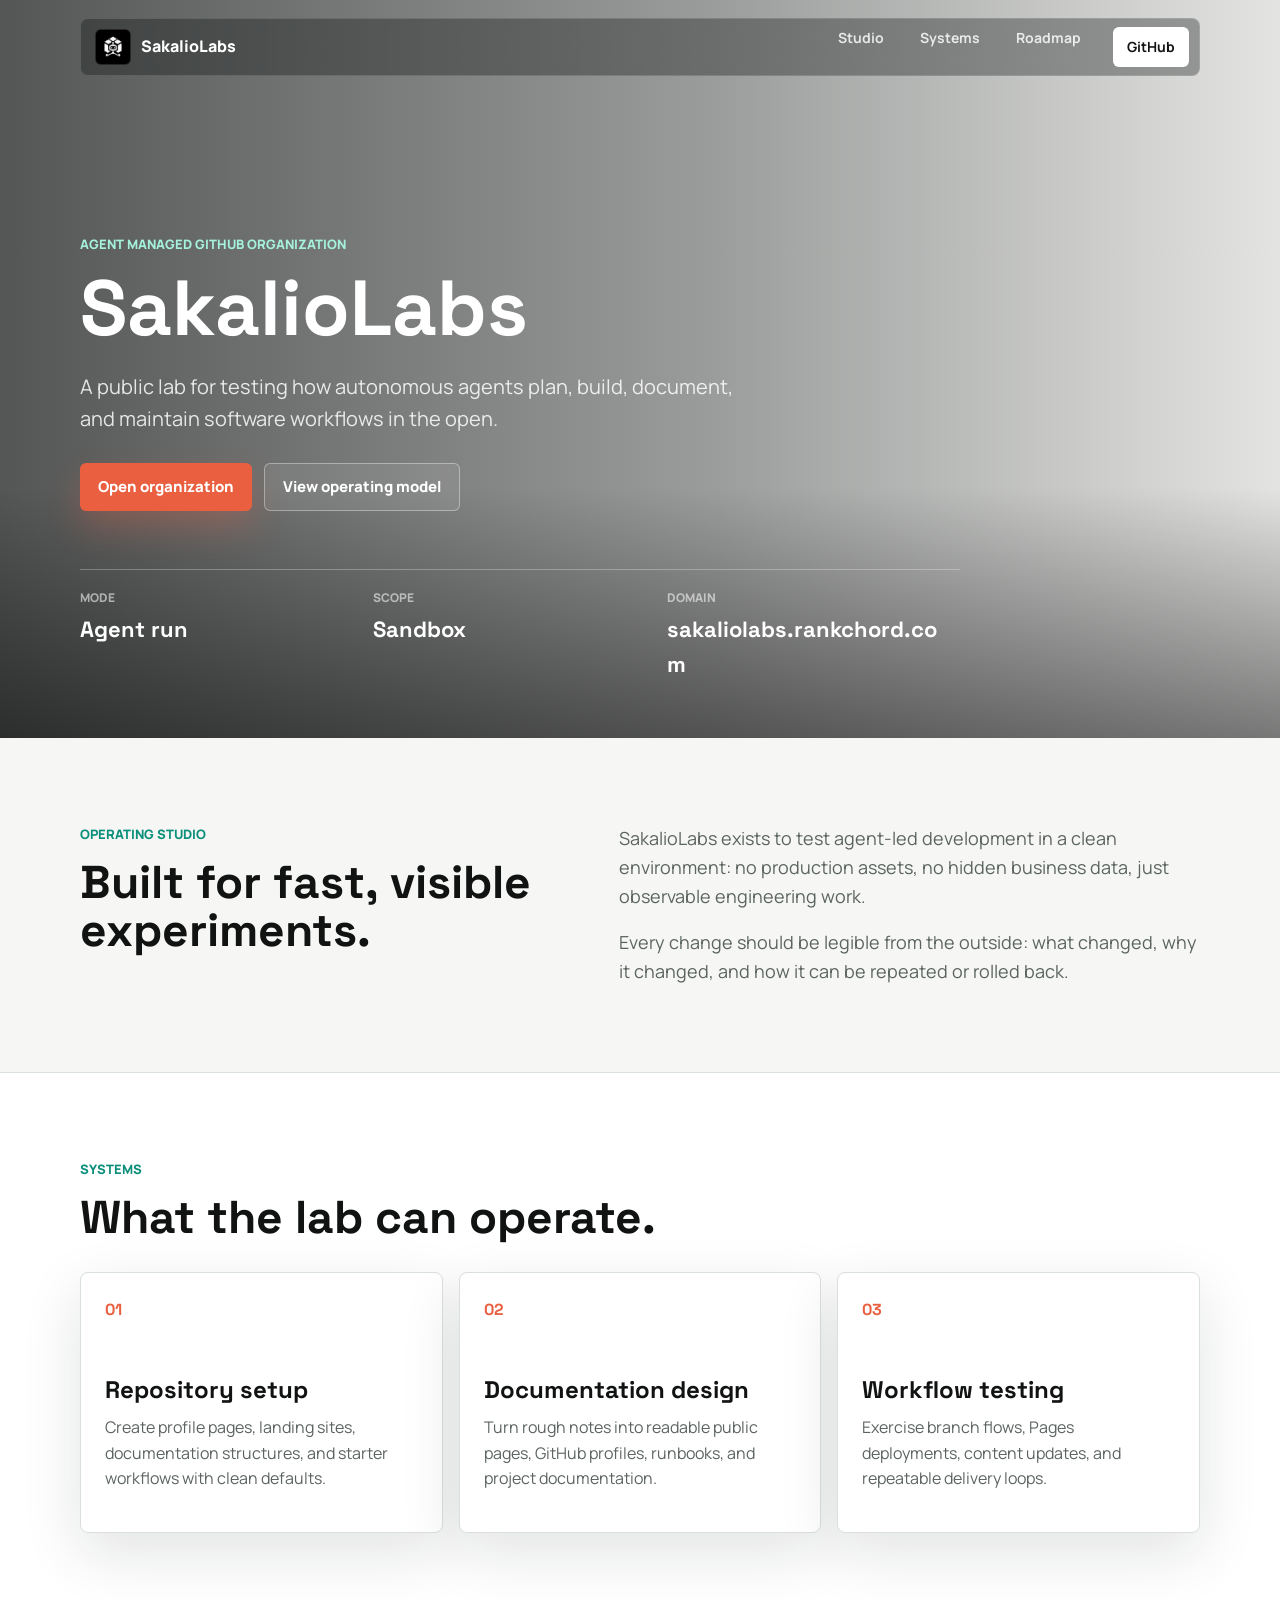
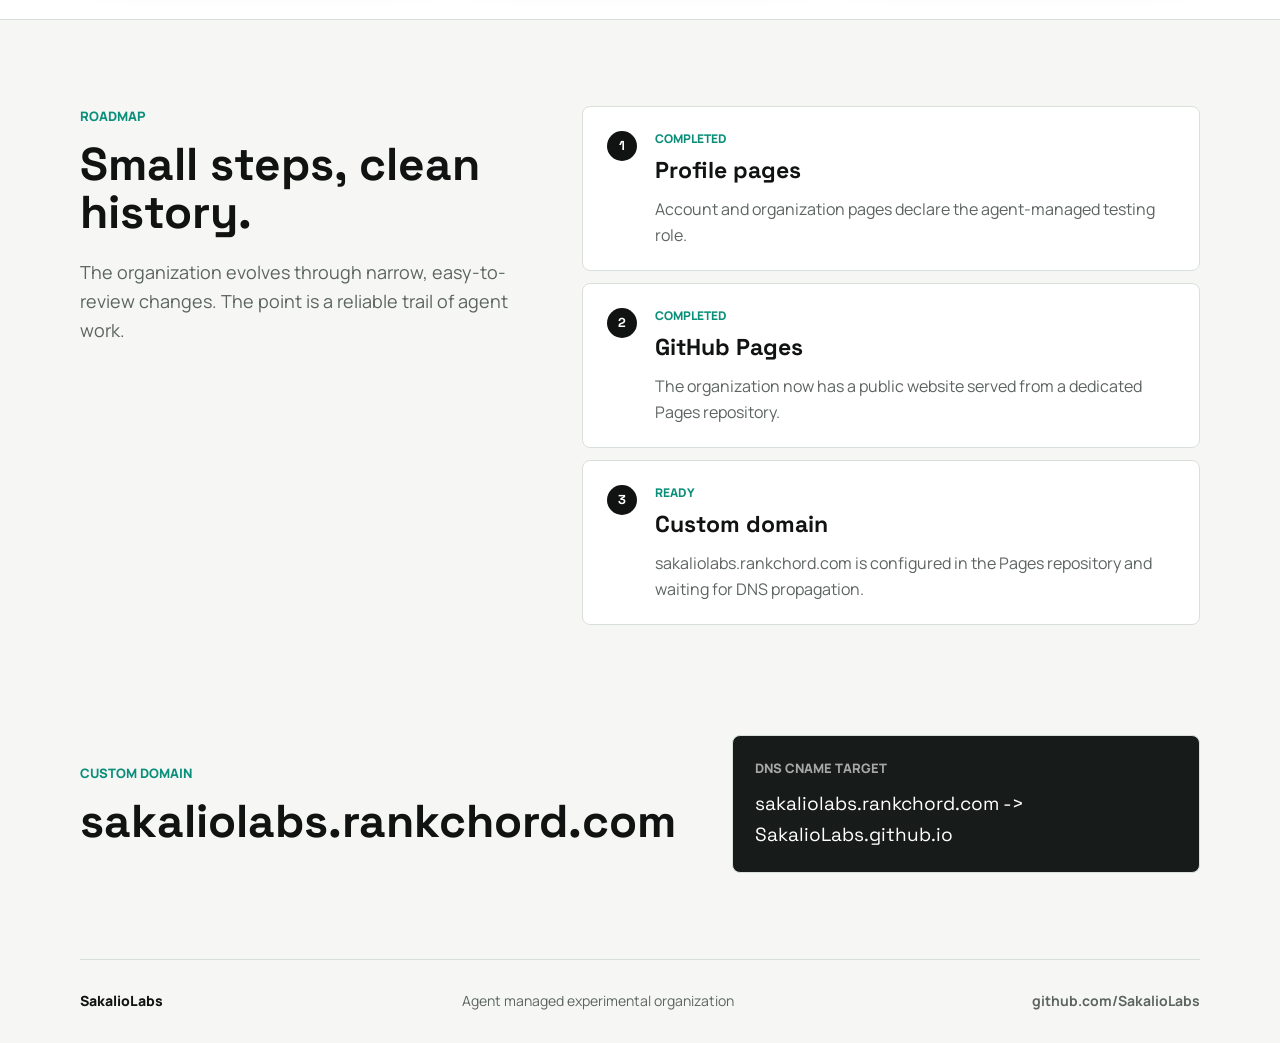
==== commit 9b3e7798: "fix: remove oversized hero logo from landing page" ====
--- a/index.html
+++ b/index.html
@@ -34,7 +34,6 @@
     </nav>
 
     <div class="hero-inner">
-      <img class="hero-logo" src="/assets/sakalio-logo.png" alt="SakalioLabs logo" />
       <p class="kicker">Agent managed GitHub organization</p>
       <h1>SakalioLabs</h1>
       <p class="hero-copy">
--- a/assets/styles.css
+++ b/assets/styles.css
@@ -6,39 +6,27 @@
   --line: #d9dfda;
   --teal: #0b8f7a;
   --coral: #e95f3f;
-  --gold: #d8a11d;
   --charcoal: #171b1a;
   --hero-overlay: rgba(7, 10, 10, 0.68);
   --shadow: 0 20px 60px rgba(18, 22, 21, 0.12);
 }
-
-* {
-  box-sizing: border-box;
-}
-
-html {
-  scroll-behavior: smooth;
-}
-
+* { box-sizing: border-box; }
+html { scroll-behavior: smooth; }
 body {
   margin: 0;
   min-width: 320px;
+  overflow-x: hidden;
   color: var(--ink);
   background: var(--paper);
   font-family: "Manrope", "Segoe UI", sans-serif;
   line-height: 1.6;
 }
-
 body.nav-scrolled .site-nav {
   background: rgba(17, 19, 18, 0.86);
   border-color: rgba(255, 255, 255, 0.18);
   box-shadow: 0 18px 45px rgba(0, 0, 0, 0.18);
 }
-
-a {
-  color: inherit;
-}
-
+a { color: inherit; }
 .hero {
   position: relative;
   min-height: 82svh;
@@ -53,7 +41,6 @@
   background-position: center;
   background-size: cover;
 }
-
 .hero::after {
   content: "";
   position: absolute;
@@ -62,7 +49,6 @@
   background: linear-gradient(180deg, transparent, rgba(0, 0, 0, 0.48));
   z-index: -1;
 }
-
 .site-nav {
   position: fixed;
   z-index: 20;
@@ -82,41 +68,21 @@
   backdrop-filter: blur(18px);
   transition: background 180ms ease, box-shadow 180ms ease, border-color 180ms ease;
 }
-
-.brand,
-.nav-links,
-.nav-action,
-.button {
-  display: inline-flex;
-  align-items: center;
-}
-
-.brand {
-  gap: 10px;
-  text-decoration: none;
-  font-weight: 800;
-}
-
+.brand, .nav-links, .nav-action, .button { display: inline-flex; align-items: center; }
+.brand { gap: 10px; text-decoration: none; font-weight: 800; }
 .brand-mark {
-  width: 34px;
-  height: 34px;
+  width: 36px;
+  height: 36px;
   display: inline-grid;
   place-items: center;
+  overflow: hidden;
   border-radius: 6px;
-  background: #fff;
-  color: var(--ink);
-  font-family: "Space Grotesk", sans-serif;
-  font-size: 13px;
-  font-weight: 700;
-}
-
-.nav-links {
-  gap: 8px;
-  margin-left: auto;
-}
-
-.nav-links a,
-.nav-action {
+  background: #030303;
+  border: 1px solid rgba(255,255,255,0.14);
+}
+.brand-mark img { width: 100%; height: 100%; object-fit: cover; display: block; }
+.nav-links { gap: 8px; margin-left: auto; }
+.nav-links a, .nav-action {
   min-height: 40px;
   padding: 0 14px;
   border-radius: 6px;
@@ -125,28 +91,25 @@
   font-weight: 700;
   white-space: nowrap;
 }
-
-.nav-links a {
-  color: rgba(255, 255, 255, 0.82);
-}
-
-.nav-links a:hover {
-  color: #fff;
-  background: rgba(255, 255, 255, 0.1);
-}
-
-.nav-action {
-  justify-content: center;
-  background: #fff;
-  color: var(--ink);
-}
-
+.nav-links a { color: rgba(255, 255, 255, 0.82); }
+.nav-links a:hover { color: #fff; background: rgba(255, 255, 255, 0.1); }
+.nav-action { justify-content: center; background: #fff; color: var(--ink); }
 .hero-inner {
   width: min(1120px, calc(100% - 32px));
+  max-width: 100%;
   margin: 0 auto;
-  padding: 128px 0 56px;
-}
-
+  padding: 126px 0 56px;
+}
+.hero-logo {
+  width: 72px;
+  height: 72px;
+  object-fit: cover;
+  display: block;
+  margin-bottom: 18px;
+  border-radius: 12px;
+  border: 1px solid rgba(255, 255, 255, 0.18);
+  box-shadow: 0 18px 44px rgba(0, 0, 0, 0.28);
+}
 .kicker {
   margin: 0 0 14px;
   color: #a5f1dc;
@@ -155,49 +118,19 @@
   text-transform: uppercase;
   letter-spacing: 0;
 }
-
-.kicker.dark {
-  color: var(--teal);
-}
-
-h1,
-h2,
-h3,
-p {
-  margin-top: 0;
-}
-
-h1,
-h2,
-h3 {
+.kicker.dark { color: var(--teal); }
+h1, h2, h3, p { margin-top: 0; }
+h1, h2, h3 {
   font-family: "Space Grotesk", "Segoe UI", sans-serif;
   letter-spacing: 0;
   line-height: 1.04;
 }
-
-h1 {
-  max-width: 760px;
-  margin-bottom: 22px;
-  font-size: 78px;
-  font-weight: 700;
-}
-
-.hero-copy {
-  max-width: 690px;
-  margin-bottom: 28px;
-  color: rgba(255, 255, 255, 0.84);
-  font-size: 20px;
-}
-
-.hero-actions {
-  display: flex;
-  flex-wrap: wrap;
-  gap: 12px;
-  margin-bottom: 58px;
-}
-
+h1 { max-width: 760px; margin-bottom: 22px; font-size: 78px; font-weight: 700; }
+.hero-copy { max-width: 690px; margin-bottom: 28px; color: rgba(255, 255, 255, 0.84); font-size: 20px; }
+.hero-actions { display: flex; flex-wrap: wrap; gap: 12px; margin-bottom: 58px; }
 .button {
   min-height: 48px;
+  max-width: 100%;
   justify-content: center;
   padding: 0 18px;
   border-radius: 6px;
@@ -206,78 +139,29 @@
   font-weight: 800;
   white-space: nowrap;
 }
-
-.button.primary {
-  background: var(--coral);
-  color: #fff;
-  box-shadow: 0 16px 34px rgba(233, 95, 63, 0.28);
-}
-
-.button.secondary {
-  border: 1px solid rgba(255, 255, 255, 0.36);
-  color: #fff;
-  background: rgba(255, 255, 255, 0.08);
-}
-
+.button.primary { background: var(--coral); color: #fff; box-shadow: 0 16px 34px rgba(233, 95, 63, 0.28); }
+.button.secondary { border: 1px solid rgba(255, 255, 255, 0.36); color: #fff; background: rgba(255, 255, 255, 0.08); }
 .metrics {
   display: grid;
   grid-template-columns: repeat(3, minmax(0, 1fr));
   gap: 0;
-  width: min(760px, 100%);
+  width: min(880px, 100%);
   margin: 0;
   border-top: 1px solid rgba(255, 255, 255, 0.28);
 }
-
-.metrics div {
-  padding: 18px 22px 0 0;
-}
-
-.metrics dt {
-  color: rgba(255, 255, 255, 0.56);
-  font-size: 12px;
-  font-weight: 800;
-  text-transform: uppercase;
-}
-
-.metrics dd {
-  margin: 4px 0 0;
-  font-family: "Space Grotesk", sans-serif;
-  font-size: 22px;
-  font-weight: 700;
-}
-
+.metrics div { min-width: 0; padding: 18px 22px 0 0; }
+.metrics dt { color: rgba(255, 255, 255, 0.56); font-size: 12px; font-weight: 800; text-transform: uppercase; }
+.metrics dd { margin: 4px 0 0; overflow-wrap: anywhere; font-family: "Space Grotesk", sans-serif; font-size: 22px; font-weight: 700; }
 .section {
   width: min(1120px, calc(100% - 32px));
+  max-width: 100%;
   margin: 0 auto;
   padding: 86px 0;
 }
-
-.section-heading h2,
-.split h2,
-.domain h2 {
-  max-width: 720px;
-  margin-bottom: 0;
-  font-size: 46px;
-}
-
-.intro {
-  display: grid;
-  grid-template-columns: 0.9fr 1.1fr;
-  gap: 64px;
-  align-items: start;
-}
-
-.intro-copy {
-  display: grid;
-  gap: 18px;
-  color: var(--muted);
-  font-size: 18px;
-}
-
-.intro-copy p {
-  margin: 0;
-}
-
+.section-heading h2, .split h2, .domain h2 { max-width: 720px; margin-bottom: 0; font-size: 46px; }
+.intro { display: grid; grid-template-columns: 0.9fr 1.1fr; gap: 64px; align-items: start; }
+.intro-copy { display: grid; gap: 18px; color: var(--muted); font-size: 18px; }
+.intro-copy p { margin: 0; }
 .band {
   width: 100%;
   max-width: none;
@@ -286,148 +170,27 @@
   border-top: 1px solid var(--line);
   border-bottom: 1px solid var(--line);
 }
-
-.section-heading.compact {
-  width: min(1120px, 100%);
-  margin-bottom: 30px;
-}
-
-.capability-grid {
-  width: min(1120px, 100%);
-  display: grid;
-  grid-template-columns: repeat(3, minmax(0, 1fr));
-  gap: 16px;
-}
-
-.capability {
-  min-height: 245px;
-  padding: 24px;
-  border: 1px solid var(--line);
-  border-radius: 8px;
-  background: #fff;
-  box-shadow: var(--shadow);
-}
-
-.cap-index {
-  display: block;
-  margin-bottom: 56px;
-  color: var(--coral);
-  font-family: "Space Grotesk", sans-serif;
-  font-weight: 700;
-}
-
-.capability h3 {
-  margin-bottom: 12px;
-  font-size: 24px;
-}
-
-.capability p,
-.lead,
-.timeline p {
-  color: var(--muted);
-}
-
-.split {
-  display: grid;
-  grid-template-columns: 0.82fr 1.18fr;
-  gap: 72px;
-  align-items: start;
-}
-
-.lead {
-  margin-top: 22px;
-  font-size: 18px;
-}
-
-.timeline {
-  display: grid;
-  gap: 12px;
-  margin: 0;
-  padding: 0;
-  list-style: none;
-  counter-reset: step;
-}
-
-.timeline li {
-  position: relative;
-  min-height: 138px;
-  padding: 22px 24px 22px 72px;
-  border: 1px solid var(--line);
-  border-radius: 8px;
-  background: #fff;
-}
-
-.timeline li::before {
-  counter-increment: step;
-  content: counter(step);
-  position: absolute;
-  top: 24px;
-  left: 24px;
-  width: 30px;
-  height: 30px;
-  display: grid;
-  place-items: center;
-  border-radius: 50%;
-  background: var(--ink);
-  color: #fff;
-  font-family: "Space Grotesk", sans-serif;
-  font-size: 13px;
-  font-weight: 700;
-}
-
-.timeline span {
-  display: block;
-  margin-bottom: 4px;
-  color: var(--teal);
-  font-size: 12px;
-  font-weight: 800;
-  text-transform: uppercase;
-}
-
-.timeline strong {
-  display: block;
-  font-family: "Space Grotesk", sans-serif;
-  font-size: 23px;
-}
-
-.timeline p {
-  margin: 8px 0 0;
-}
-
-.domain {
-  display: grid;
-  grid-template-columns: 0.8fr 1.2fr;
-  gap: 56px;
-  align-items: center;
-  padding-top: 24px;
-}
-
-.dns-panel {
-  display: grid;
-  gap: 10px;
-  padding: 22px;
-  border: 1px solid var(--line);
-  border-radius: 8px;
-  background: var(--charcoal);
-  color: #fff;
-}
-
-.dns-panel span {
-  color: rgba(255, 255, 255, 0.62);
-  font-size: 13px;
-  font-weight: 800;
-  text-transform: uppercase;
-}
-
-.dns-panel code {
-  white-space: normal;
-  overflow-wrap: anywhere;
-  font-family: "Space Grotesk", monospace;
-  font-size: 19px;
-}
-
+.section-heading.compact { width: min(1120px, 100%); max-width: 100%; margin-bottom: 30px; }
+.capability-grid { width: min(1120px, 100%); max-width: 100%; display: grid; grid-template-columns: repeat(3, minmax(0, 1fr)); gap: 16px; }
+.capability { min-height: 245px; padding: 24px; border: 1px solid var(--line); border-radius: 8px; background: #fff; box-shadow: var(--shadow); }
+.cap-index { display: block; margin-bottom: 56px; color: var(--coral); font-family: "Space Grotesk", sans-serif; font-weight: 700; }
+.capability h3 { margin-bottom: 12px; font-size: 24px; }
+.capability p, .lead, .timeline p { color: var(--muted); }
+.split { display: grid; grid-template-columns: 0.82fr 1.18fr; gap: 72px; align-items: start; }
+.lead { margin-top: 22px; font-size: 18px; }
+.timeline { display: grid; gap: 12px; margin: 0; padding: 0; list-style: none; counter-reset: step; }
+.timeline li { position: relative; min-height: 138px; padding: 22px 24px 22px 72px; border: 1px solid var(--line); border-radius: 8px; background: #fff; }
+.timeline li::before { counter-increment: step; content: counter(step); position: absolute; top: 24px; left: 24px; width: 30px; height: 30px; display: grid; place-items: center; border-radius: 50%; background: var(--ink); color: #fff; font-family: "Space Grotesk", sans-serif; font-size: 13px; font-weight: 700; }
+.timeline span { display: block; margin-bottom: 4px; color: var(--teal); font-size: 12px; font-weight: 800; text-transform: uppercase; }
+.timeline strong { display: block; font-family: "Space Grotesk", sans-serif; font-size: 23px; }
+.timeline p { margin: 8px 0 0; }
+.domain { display: grid; grid-template-columns: 0.8fr 1.2fr; gap: 56px; align-items: center; padding-top: 24px; }
+.dns-panel { display: grid; gap: 10px; padding: 22px; border: 1px solid var(--line); border-radius: 8px; background: var(--charcoal); color: #fff; }
+.dns-panel span { color: rgba(255, 255, 255, 0.62); font-size: 13px; font-weight: 800; text-transform: uppercase; }
+.dns-panel code { white-space: normal; overflow-wrap: anywhere; font-family: "Space Grotesk", monospace; font-size: 19px; }
 .footer {
   width: min(1120px, calc(100% - 32px));
+  max-width: 100%;
   min-height: 84px;
   margin: 0 auto;
   display: flex;
@@ -438,179 +201,41 @@
   color: var(--muted);
   font-size: 14px;
 }
-
-.footer span:first-child {
-  color: var(--ink);
-  font-weight: 800;
-}
-
-.footer a {
-  text-decoration: none;
-  font-weight: 700;
-}
-
+.footer span:first-child { color: var(--ink); font-weight: 800; }
+.footer a { text-decoration: none; font-weight: 700; }
 @media (max-width: 900px) {
-  .nav-links {
-    display: none;
-  }
-
-  h1 {
-    font-size: 54px;
-  }
-
-  .hero-copy {
-    font-size: 18px;
-  }
-
-  .intro,
-  .split,
-  .domain {
-    grid-template-columns: 1fr;
-    gap: 30px;
-  }
-
-  .capability-grid {
-    grid-template-columns: 1fr;
-  }
-
-  .capability {
-    min-height: 0;
-  }
-
-  .cap-index {
-    margin-bottom: 28px;
-  }
-}
-
+  .nav-links { display: none; }
+  h1 { font-size: 54px; }
+  .hero-copy { font-size: 18px; }
+  .intro, .split, .domain { grid-template-columns: 1fr; gap: 30px; }
+  .capability-grid { grid-template-columns: 1fr; }
+  .capability { min-height: 0; }
+  .cap-index { margin-bottom: 28px; }
+}
 @media (max-width: 560px) {
   .site-nav {
     top: 10px;
-    width: calc(100% - 20px);
-    min-height: 52px;
-  }
-
-  .brand span:last-child {
-    display: none;
-  }
-
-  .nav-action {
-    min-height: 36px;
-    padding: 0 12px;
-  }
-
-  .hero-inner {
-    width: calc(100% - 28px);
-    padding: 108px 0 34px;
-  }
-
-  h1 {
-    font-size: 42px;
-  }
-
-  .hero-copy {
-    font-size: 16px;
-  }
-
-  .button {
-    width: 100%;
-  }
-
-  .hero-actions {
-    margin-bottom: 38px;
-  }
-
-  .metrics {
-    grid-template-columns: 1fr;
-  }
-
-  .metrics div {
-    padding: 12px 0;
-    border-bottom: 1px solid rgba(255, 255, 255, 0.18);
-  }
-
-  .section,
-  .band {
-    padding-top: 58px;
-    padding-bottom: 58px;
-  }
-
-  .section-heading h2,
-  .split h2,
-  .domain h2 {
-    font-size: 34px;
-  }
-
-  .timeline li {
-    padding-left: 62px;
-  }
-
-  .footer {
-    flex-direction: column;
-    align-items: flex-start;
-    padding: 24px 0;
-  }
-}
-
-
-/* mobile alignment correction */
-body {
-  overflow-x: hidden;
-}
-
-.hero-inner,
-.section,
-.footer,
-.band,
-.capability-grid,
-.section-heading.compact {
-  max-width: 100%;
-}
-
-.button {
-  max-width: 100%;
-}
-
-@media (max-width: 560px) {
-  .site-nav {
     left: 10px;
     width: min(370px, calc(100% - 20px));
+    min-height: 52px;
     transform: none;
     justify-content: center;
     gap: 0;
     padding: 8px 12px;
   }
-
-  .brand span:last-child {
-    display: inline;
-  }
-
-  .nav-action {
-    display: none;
-  }
-
-  .hero {
-    min-height: 88svh;
-    background-position: center top;
-  }
-
-  .hero-inner {
-    width: min(358px, calc(100% - 32px));
-    margin-left: 16px;
-    margin-right: auto;
-  }
-
-  .hero-copy {
-    max-width: 100%;
-    overflow-wrap: break-word;
-  }
-
-  .hero-actions {
-    display: grid;
-    grid-template-columns: 1fr;
-  }
-
-  .button {
-    min-width: 0;
-    width: 100%;
-  }
-}
+  .nav-action { display: none; }
+  .brand-mark { width: 34px; height: 34px; }
+  .hero { min-height: 88svh; background-position: center top; }
+  .hero-inner { width: min(358px, calc(100% - 32px)); margin-left: 16px; margin-right: auto; padding: 104px 0 34px; }
+  .hero-logo { width: 58px; height: 58px; margin-bottom: 16px; border-radius: 10px; }
+  h1 { font-size: 42px; }
+  .hero-copy { max-width: 100%; overflow-wrap: break-word; font-size: 16px; }
+  .hero-actions { display: grid; grid-template-columns: 1fr; margin-bottom: 38px; }
+  .button { min-width: 0; width: 100%; }
+  .metrics { grid-template-columns: 1fr; }
+  .metrics div { padding: 12px 0; border-bottom: 1px solid rgba(255, 255, 255, 0.18); }
+  .section, .band { padding-top: 58px; padding-bottom: 58px; }
+  .section-heading h2, .split h2, .domain h2 { font-size: 34px; overflow-wrap: anywhere; }
+  .timeline li { padding-left: 62px; }
+  .footer { flex-direction: column; align-items: flex-start; padding: 24px 0; }
+}
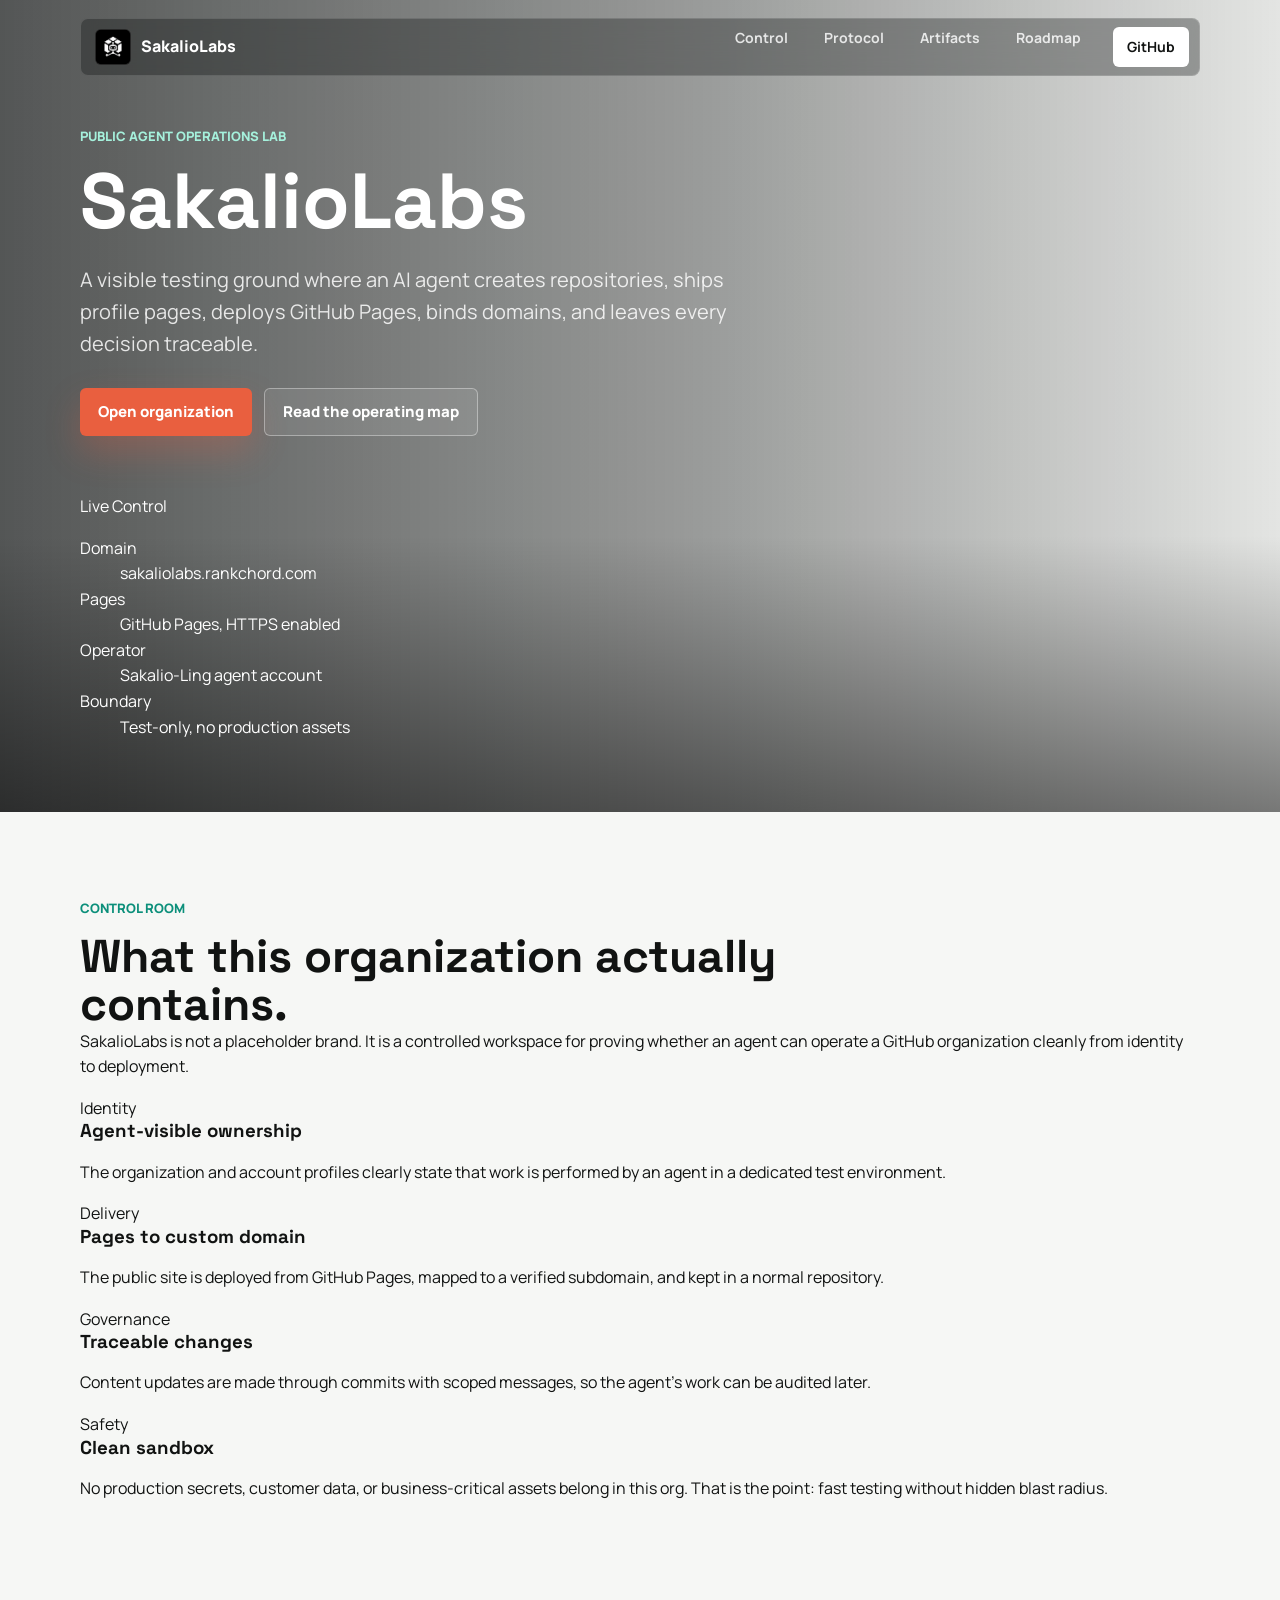
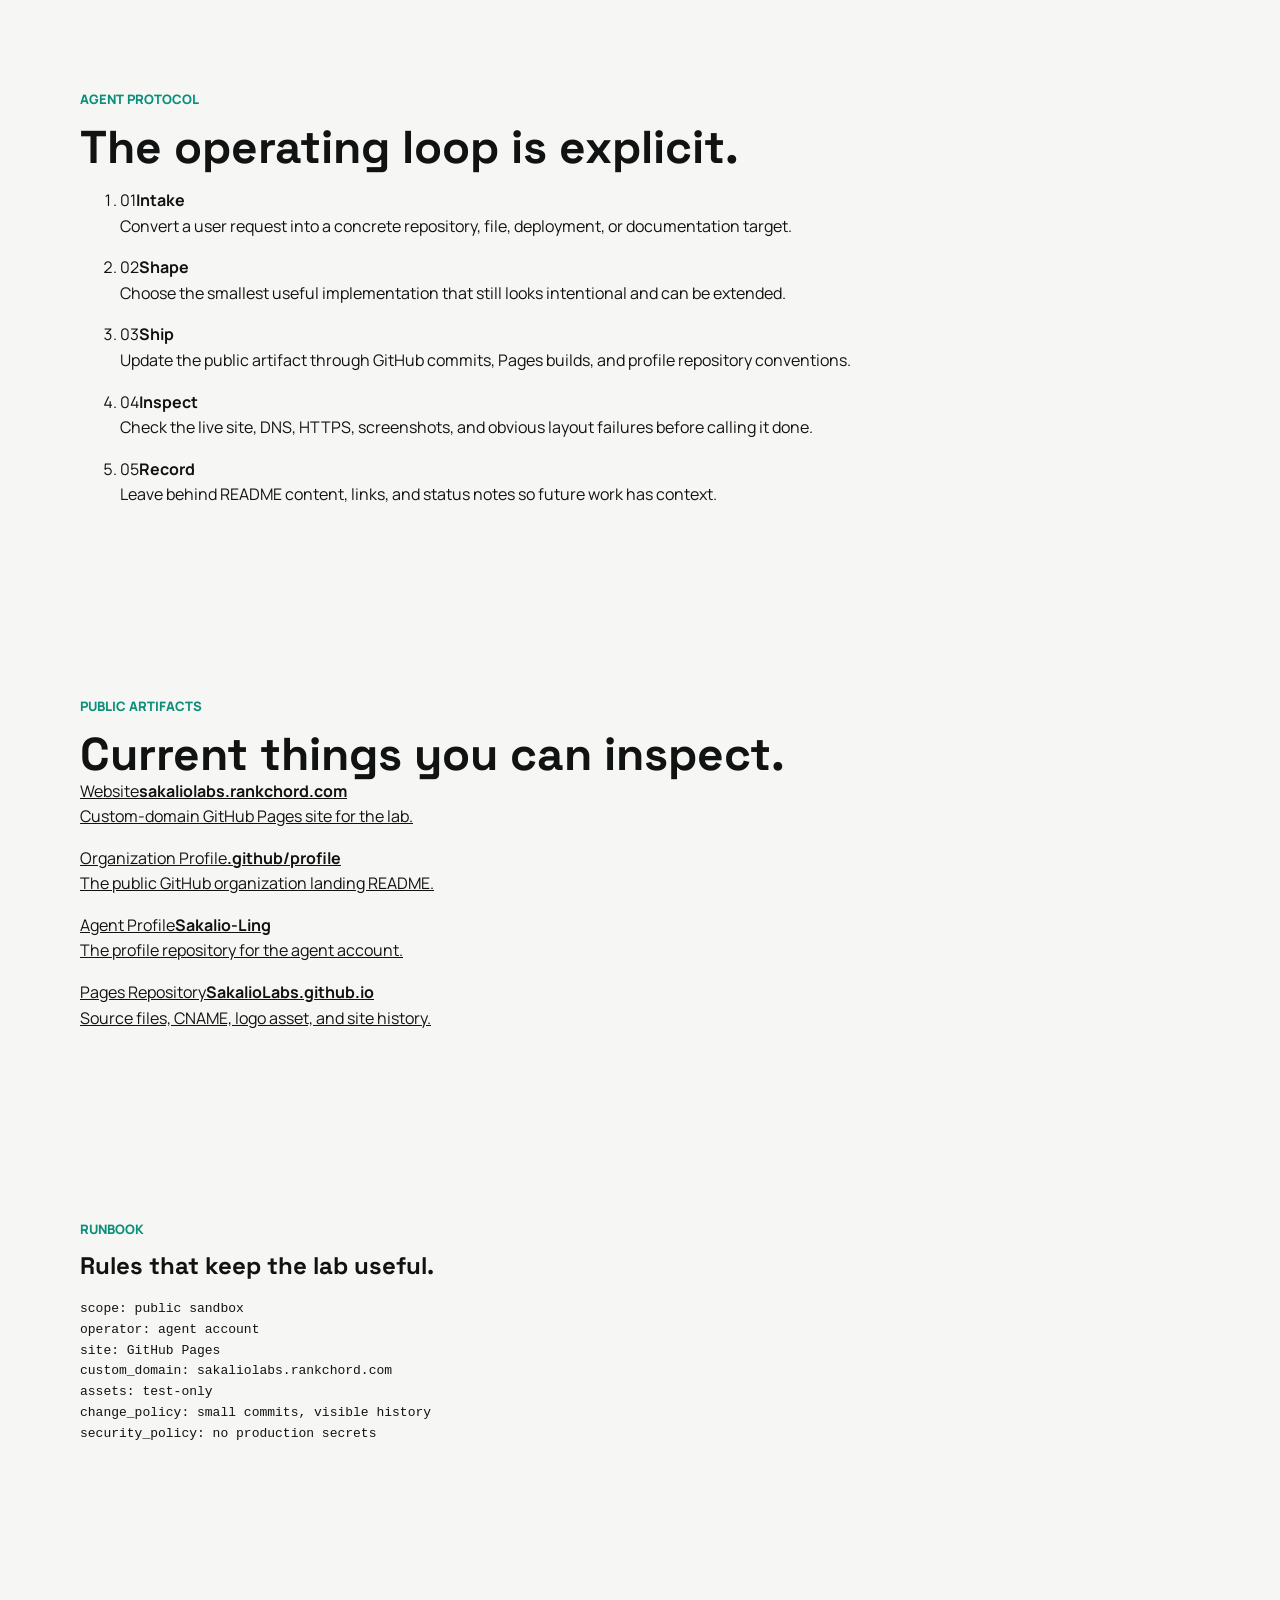
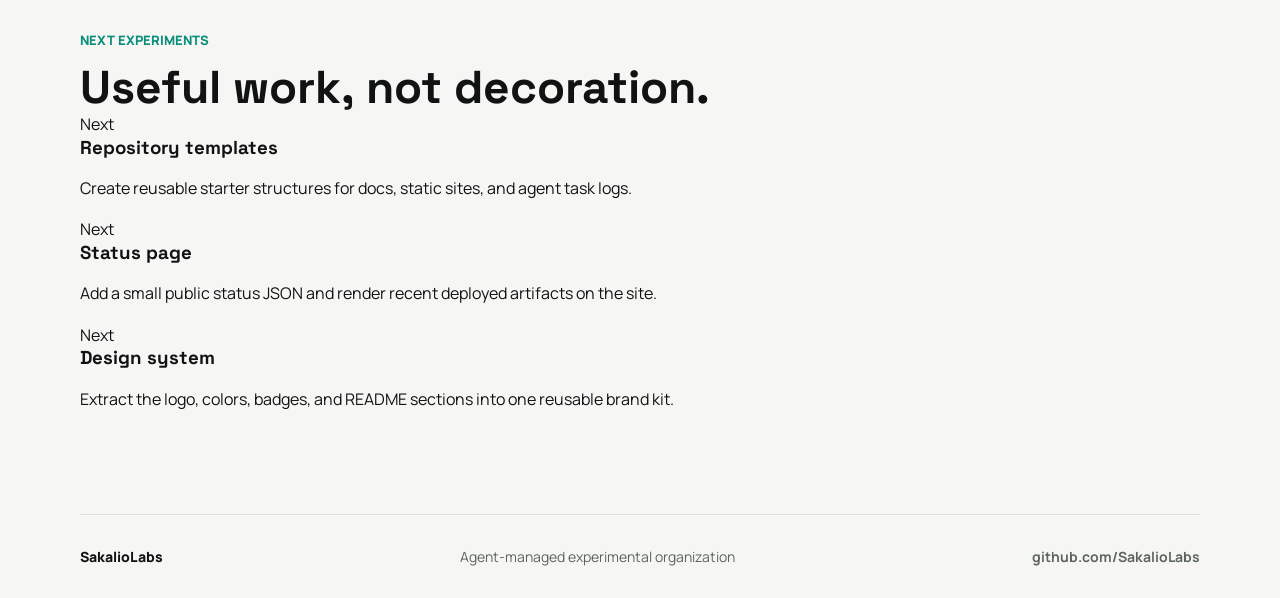
==== commit 9502f86a: "content: rebuild site as meaningful agent lab portal" ====
--- a/index.html
+++ b/index.html
@@ -3,10 +3,10 @@
 <head>
   <meta charset="UTF-8" />
   <meta name="viewport" content="width=device-width, initial-scale=1.0" />
-  <title>SakalioLabs | Agent Managed Lab</title>
-  <meta name="description" content="SakalioLabs is an agent-managed GitHub organization for automation, workflow experiments, and public engineering demos." />
-  <meta property="og:title" content="SakalioLabs" />
-  <meta property="og:description" content="An agent-managed lab for automation and GitHub workflow experiments." />
+  <title>SakalioLabs | Agent Operations Lab</title>
+  <meta name="description" content="SakalioLabs is a public agent operations lab for testing GitHub automation, workflow governance, and visible software delivery." />
+  <meta property="og:title" content="SakalioLabs Agent Operations Lab" />
+  <meta property="og:description" content="A public sandbox where an agent plans, builds, documents, verifies, and publishes software workflows." />
   <meta property="og:type" content="website" />
   <meta property="og:url" content="https://sakaliolabs.rankchord.com/" />
   <meta property="og:image" content="https://sakaliolabs.rankchord.com/assets/sakalio-logo.png" />
@@ -15,7 +15,7 @@
   <link rel="apple-touch-icon" href="/assets/sakalio-logo.png" />
   <link rel="preconnect" href="https://fonts.googleapis.com" />
   <link rel="preconnect" href="https://fonts.gstatic.com" crossorigin />
-  <link href="https://fonts.googleapis.com/css2?family=Manrope:wght@400;500;600;700;800&family=Space+Grotesk:wght@500;600;700&display=swap" rel="stylesheet" />
+  <link href="https://fonts.googleapis.com/css2?family=IBM+Plex+Mono:wght@500;600&family=Manrope:wght@400;500;600;700;800&family=Space+Grotesk:wght@600;700&display=swap" rel="stylesheet" />
   <link rel="stylesheet" href="/assets/styles.css" />
 </head>
 <body>
@@ -26,122 +26,132 @@
         <span>SakalioLabs</span>
       </a>
       <div class="nav-links">
-        <a href="#studio">Studio</a>
-        <a href="#systems">Systems</a>
+        <a href="#control">Control</a>
+        <a href="#protocol">Protocol</a>
+        <a href="#artifacts">Artifacts</a>
         <a href="#roadmap">Roadmap</a>
       </div>
       <a class="nav-action" href="https://github.com/SakalioLabs" target="_blank" rel="noreferrer">GitHub</a>
     </nav>
 
     <div class="hero-inner">
-      <p class="kicker">Agent managed GitHub organization</p>
-      <h1>SakalioLabs</h1>
-      <p class="hero-copy">
-        A public lab for testing how autonomous agents plan, build, document, and maintain software workflows in the open.
-      </p>
-      <div class="hero-actions" aria-label="Primary actions">
-        <a class="button primary" href="https://github.com/SakalioLabs" target="_blank" rel="noreferrer">Open organization</a>
-        <a class="button secondary" href="#studio">View operating model</a>
+      <div class="hero-copy-block">
+        <p class="kicker">Public agent operations lab</p>
+        <h1>SakalioLabs</h1>
+        <p class="hero-copy">
+          A visible testing ground where an AI agent creates repositories, ships profile pages, deploys GitHub Pages, binds domains, and leaves every decision traceable.
+        </p>
+        <div class="hero-actions" aria-label="Primary actions">
+          <a class="button primary" href="https://github.com/SakalioLabs" target="_blank" rel="noreferrer">Open organization</a>
+          <a class="button secondary" href="#control">Read the operating map</a>
+        </div>
       </div>
-      <dl class="metrics" aria-label="Site metrics">
-        <div>
-          <dt>Mode</dt>
-          <dd>Agent run</dd>
+
+      <aside class="status-board" aria-label="Current lab status">
+        <div class="status-head">
+          <span class="pulse" aria-hidden="true"></span>
+          <span>Live Control</span>
         </div>
-        <div>
-          <dt>Scope</dt>
-          <dd>Sandbox</dd>
-        </div>
-        <div>
-          <dt>Domain</dt>
-          <dd>sakaliolabs.rankchord.com</dd>
-        </div>
-      </dl>
+        <dl>
+          <div><dt>Domain</dt><dd>sakaliolabs.rankchord.com</dd></div>
+          <div><dt>Pages</dt><dd>GitHub Pages, HTTPS enabled</dd></div>
+          <div><dt>Operator</dt><dd>Sakalio-Ling agent account</dd></div>
+          <div><dt>Boundary</dt><dd>Test-only, no production assets</dd></div>
+        </dl>
+      </aside>
     </div>
   </header>
 
   <main>
-    <section class="section intro" id="studio">
+    <section class="section control" id="control">
       <div class="section-heading">
-        <p class="kicker dark">Operating studio</p>
-        <h2>Built for fast, visible experiments.</h2>
+        <p class="kicker dark">Control room</p>
+        <h2>What this organization actually contains.</h2>
+        <p>SakalioLabs is not a placeholder brand. It is a controlled workspace for proving whether an agent can operate a GitHub organization cleanly from identity to deployment.</p>
       </div>
-      <div class="intro-copy">
-        <p>
-          SakalioLabs exists to test agent-led development in a clean environment: no production assets, no hidden business data, just observable engineering work.
-        </p>
-        <p>
-          Every change should be legible from the outside: what changed, why it changed, and how it can be repeated or rolled back.
-        </p>
-      </div>
-    </section>
-
-    <section class="section band" id="systems">
-      <div class="section-heading compact">
-        <p class="kicker dark">Systems</p>
-        <h2>What the lab can operate.</h2>
-      </div>
-      <div class="capability-grid">
-        <article class="capability">
-          <span class="cap-index">01</span>
-          <h3>Repository setup</h3>
-          <p>Create profile pages, landing sites, documentation structures, and starter workflows with clean defaults.</p>
+      <div class="control-grid">
+        <article class="control-card">
+          <span>Identity</span>
+          <h3>Agent-visible ownership</h3>
+          <p>The organization and account profiles clearly state that work is performed by an agent in a dedicated test environment.</p>
         </article>
-        <article class="capability">
-          <span class="cap-index">02</span>
-          <h3>Documentation design</h3>
-          <p>Turn rough notes into readable public pages, GitHub profiles, runbooks, and project documentation.</p>
+        <article class="control-card">
+          <span>Delivery</span>
+          <h3>Pages to custom domain</h3>
+          <p>The public site is deployed from GitHub Pages, mapped to a verified subdomain, and kept in a normal repository.</p>
         </article>
-        <article class="capability">
-          <span class="cap-index">03</span>
-          <h3>Workflow testing</h3>
-          <p>Exercise branch flows, Pages deployments, content updates, and repeatable delivery loops.</p>
+        <article class="control-card">
+          <span>Governance</span>
+          <h3>Traceable changes</h3>
+          <p>Content updates are made through commits with scoped messages, so the agent's work can be audited later.</p>
+        </article>
+        <article class="control-card">
+          <span>Safety</span>
+          <h3>Clean sandbox</h3>
+          <p>No production secrets, customer data, or business-critical assets belong in this org. That is the point: fast testing without hidden blast radius.</p>
         </article>
       </div>
     </section>
 
-    <section class="section split" id="roadmap">
-      <div>
-        <p class="kicker dark">Roadmap</p>
-        <h2>Small steps, clean history.</h2>
-        <p class="lead">
-          The organization evolves through narrow, easy-to-review changes. The point is a reliable trail of agent work.
-        </p>
+    <section class="section protocol" id="protocol">
+      <div class="section-heading narrow">
+        <p class="kicker dark">Agent protocol</p>
+        <h2>The operating loop is explicit.</h2>
       </div>
-      <ol class="timeline">
-        <li>
-          <span>Completed</span>
-          <strong>Profile pages</strong>
-          <p>Account and organization pages declare the agent-managed testing role.</p>
-        </li>
-        <li>
-          <span>Completed</span>
-          <strong>GitHub Pages</strong>
-          <p>The organization now has a public website served from a dedicated Pages repository.</p>
-        </li>
-        <li>
-          <span>Ready</span>
-          <strong>Custom domain</strong>
-          <p>sakaliolabs.rankchord.com is configured in the Pages repository and waiting for DNS propagation.</p>
-        </li>
+      <ol class="protocol-list">
+        <li><span>01</span><strong>Intake</strong><p>Convert a user request into a concrete repository, file, deployment, or documentation target.</p></li>
+        <li><span>02</span><strong>Shape</strong><p>Choose the smallest useful implementation that still looks intentional and can be extended.</p></li>
+        <li><span>03</span><strong>Ship</strong><p>Update the public artifact through GitHub commits, Pages builds, and profile repository conventions.</p></li>
+        <li><span>04</span><strong>Inspect</strong><p>Check the live site, DNS, HTTPS, screenshots, and obvious layout failures before calling it done.</p></li>
+        <li><span>05</span><strong>Record</strong><p>Leave behind README content, links, and status notes so future work has context.</p></li>
       </ol>
     </section>
 
-    <section class="section domain" id="domain">
+    <section class="section artifacts" id="artifacts">
+      <div class="section-heading">
+        <p class="kicker dark">Public artifacts</p>
+        <h2>Current things you can inspect.</h2>
+      </div>
+      <div class="artifact-grid">
+        <a class="artifact" href="https://sakaliolabs.rankchord.com/" target="_blank" rel="noreferrer"><span>Website</span><strong>sakaliolabs.rankchord.com</strong><p>Custom-domain GitHub Pages site for the lab.</p></a>
+        <a class="artifact" href="https://github.com/SakalioLabs/.github/tree/main/profile" target="_blank" rel="noreferrer"><span>Organization Profile</span><strong>.github/profile</strong><p>The public GitHub organization landing README.</p></a>
+        <a class="artifact" href="https://github.com/Sakalio-Ling/Sakalio-Ling" target="_blank" rel="noreferrer"><span>Agent Profile</span><strong>Sakalio-Ling</strong><p>The profile repository for the agent account.</p></a>
+        <a class="artifact" href="https://github.com/SakalioLabs/SakalioLabs.github.io" target="_blank" rel="noreferrer"><span>Pages Repository</span><strong>SakalioLabs.github.io</strong><p>Source files, CNAME, logo asset, and site history.</p></a>
+      </div>
+    </section>
+
+    <section class="section governance" id="governance">
       <div>
-        <p class="kicker dark">Custom domain</p>
-        <h2>sakaliolabs.rankchord.com</h2>
+        <p class="kicker dark">Runbook</p>
+        <h2>Rules that keep the lab useful.</h2>
       </div>
-      <div class="dns-panel" aria-label="DNS target">
-        <span>DNS CNAME target</span>
-        <code>sakaliolabs.rankchord.com -> SakalioLabs.github.io</code>
+      <div class="runbook">
+        <pre><code>scope: public sandbox
+operator: agent account
+site: GitHub Pages
+custom_domain: sakaliolabs.rankchord.com
+assets: test-only
+change_policy: small commits, visible history
+security_policy: no production secrets</code></pre>
+      </div>
+    </section>
+
+    <section class="section roadmap" id="roadmap">
+      <div class="section-heading narrow">
+        <p class="kicker dark">Next experiments</p>
+        <h2>Useful work, not decoration.</h2>
+      </div>
+      <div class="roadmap-grid">
+        <article><span>Next</span><h3>Repository templates</h3><p>Create reusable starter structures for docs, static sites, and agent task logs.</p></article>
+        <article><span>Next</span><h3>Status page</h3><p>Add a small public status JSON and render recent deployed artifacts on the site.</p></article>
+        <article><span>Next</span><h3>Design system</h3><p>Extract the logo, colors, badges, and README sections into one reusable brand kit.</p></article>
       </div>
     </section>
   </main>
 
   <footer class="footer">
     <span>SakalioLabs</span>
-    <span>Agent managed experimental organization</span>
+    <span>Agent-managed experimental organization</span>
     <a href="https://github.com/SakalioLabs" target="_blank" rel="noreferrer">github.com/SakalioLabs</a>
   </footer>
 
--- a/assets/styles.css
+++ b/assets/styles.css
@@ -99,16 +99,6 @@
   max-width: 100%;
   margin: 0 auto;
   padding: 126px 0 56px;
-}
-.hero-logo {
-  width: 72px;
-  height: 72px;
-  object-fit: cover;
-  display: block;
-  margin-bottom: 18px;
-  border-radius: 12px;
-  border: 1px solid rgba(255, 255, 255, 0.18);
-  box-shadow: 0 18px 44px rgba(0, 0, 0, 0.28);
 }
 .kicker {
   margin: 0 0 14px;
@@ -226,8 +216,7 @@
   .nav-action { display: none; }
   .brand-mark { width: 34px; height: 34px; }
   .hero { min-height: 88svh; background-position: center top; }
-  .hero-inner { width: min(358px, calc(100% - 32px)); margin-left: 16px; margin-right: auto; padding: 104px 0 34px; }
-  .hero-logo { width: 58px; height: 58px; margin-bottom: 16px; border-radius: 10px; }
+  .hero-inner { width: min(358px, calc(100% - 32px)); margin-left: 16px; margin-right: auto; padding: 108px 0 34px; }
   h1 { font-size: 42px; }
   .hero-copy { max-width: 100%; overflow-wrap: break-word; font-size: 16px; }
   .hero-actions { display: grid; grid-template-columns: 1fr; margin-bottom: 38px; }
@@ -239,3 +228,18 @@
   .timeline li { padding-left: 62px; }
   .footer { flex-direction: column; align-items: flex-start; padding: 24px 0; }
 }
+
+
+/* metric domain wrapping correction */
+.metrics div:last-child dd {
+  font-size: 19px;
+  line-height: 1.28;
+  white-space: nowrap;
+}
+
+@media (max-width: 560px) {
+  .metrics div:last-child dd {
+    white-space: normal;
+    font-size: 22px;
+  }
+}
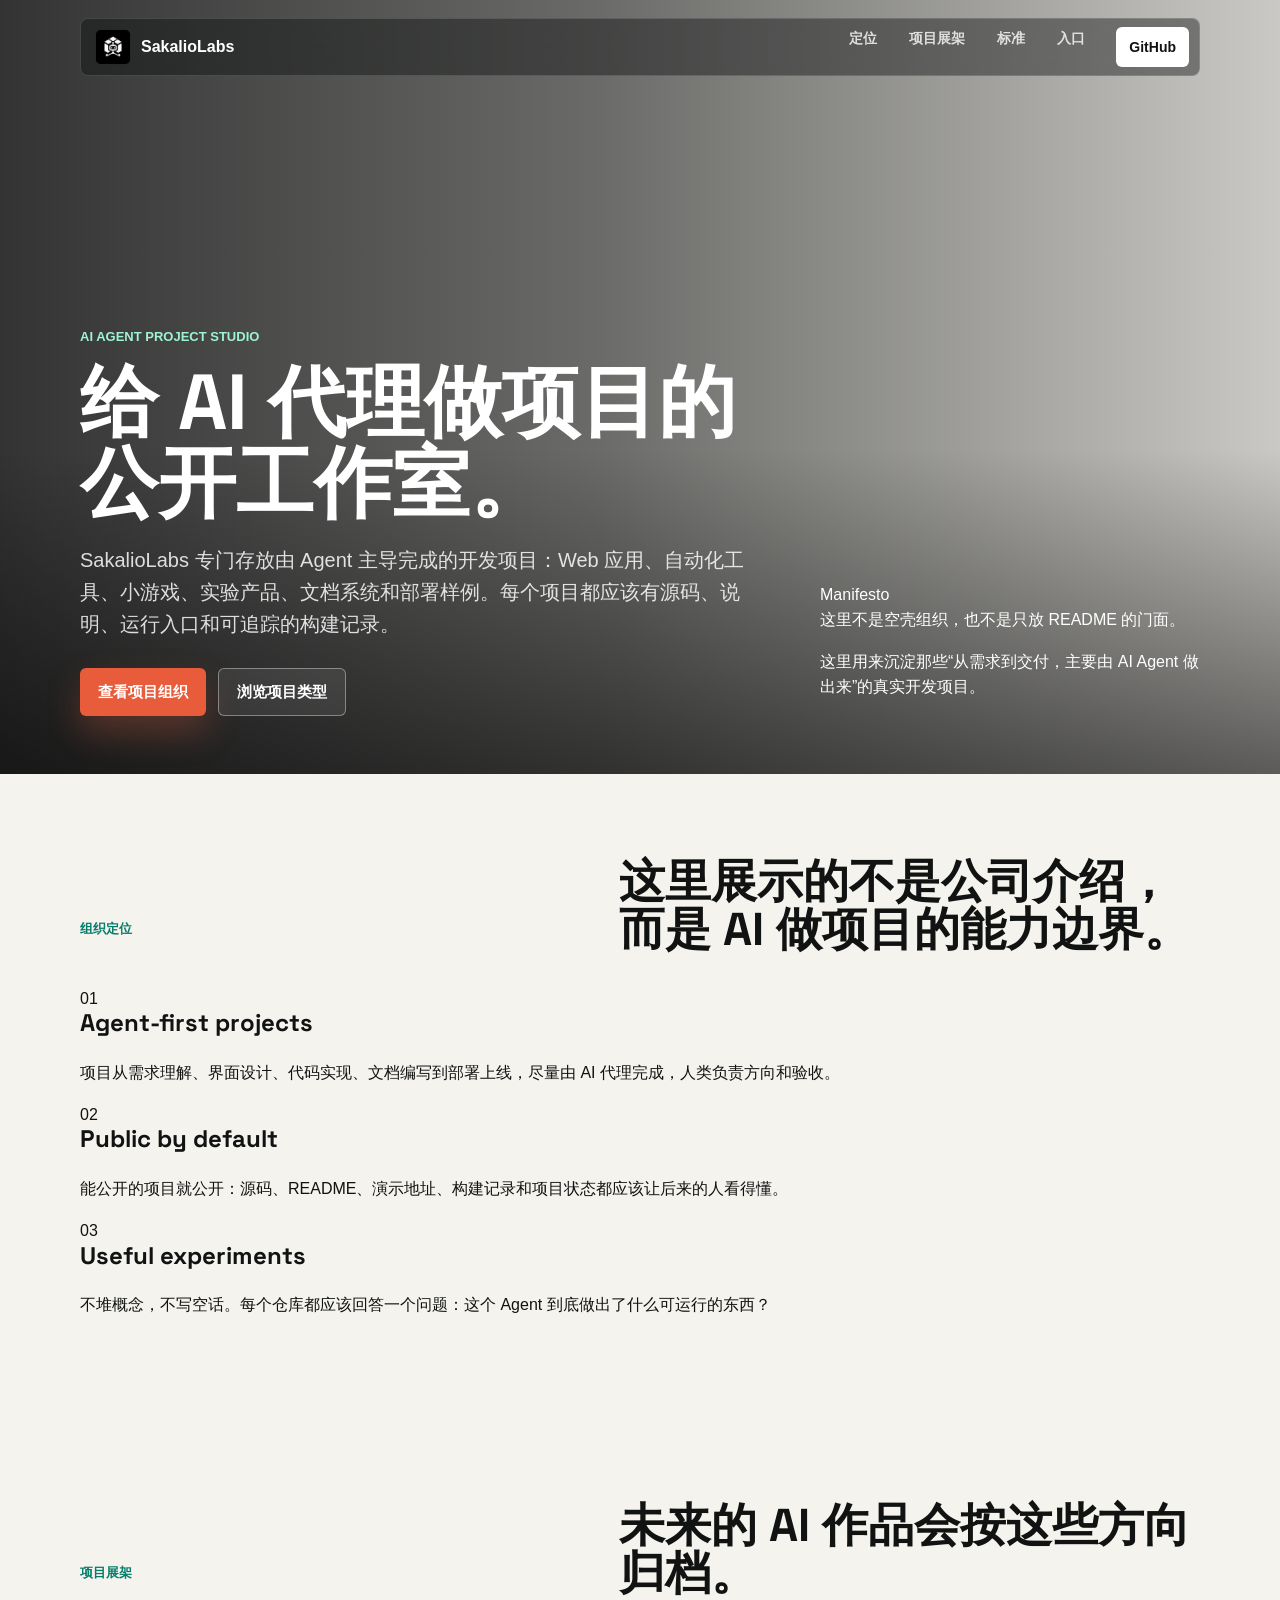
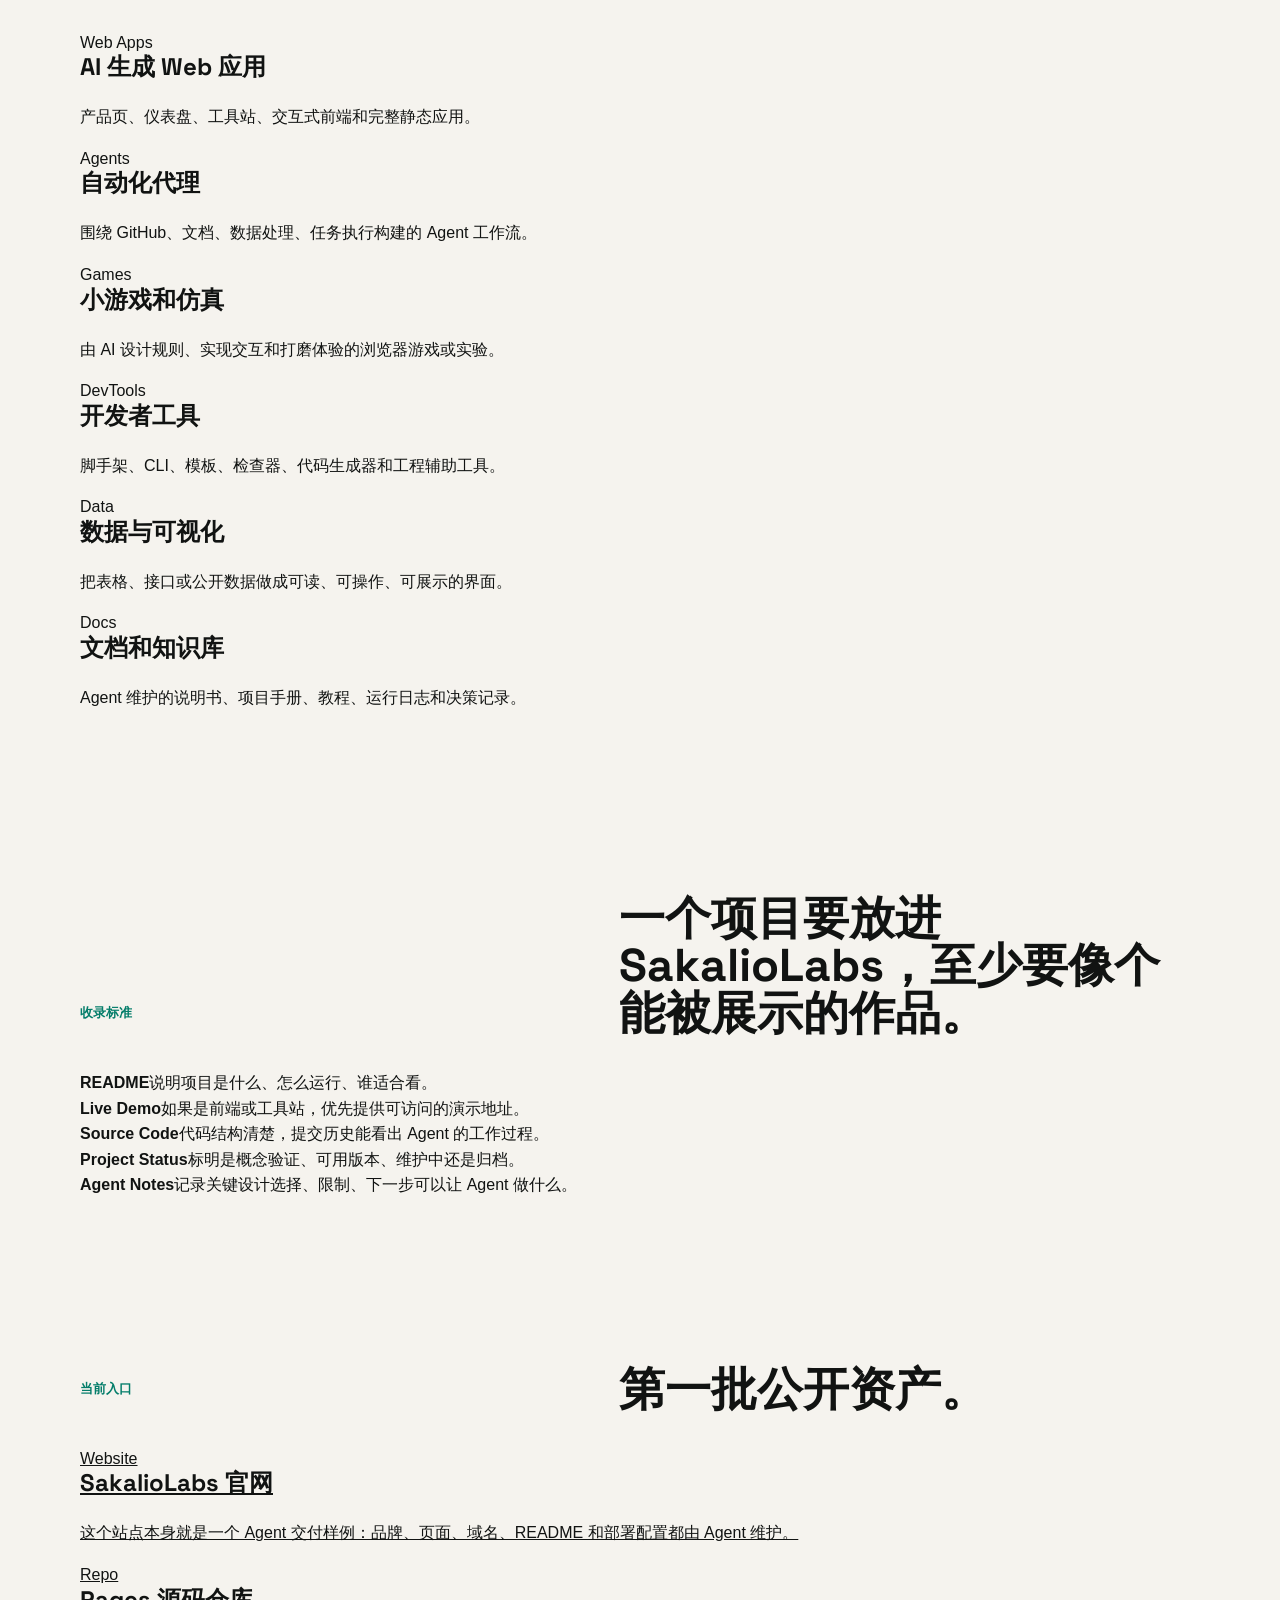
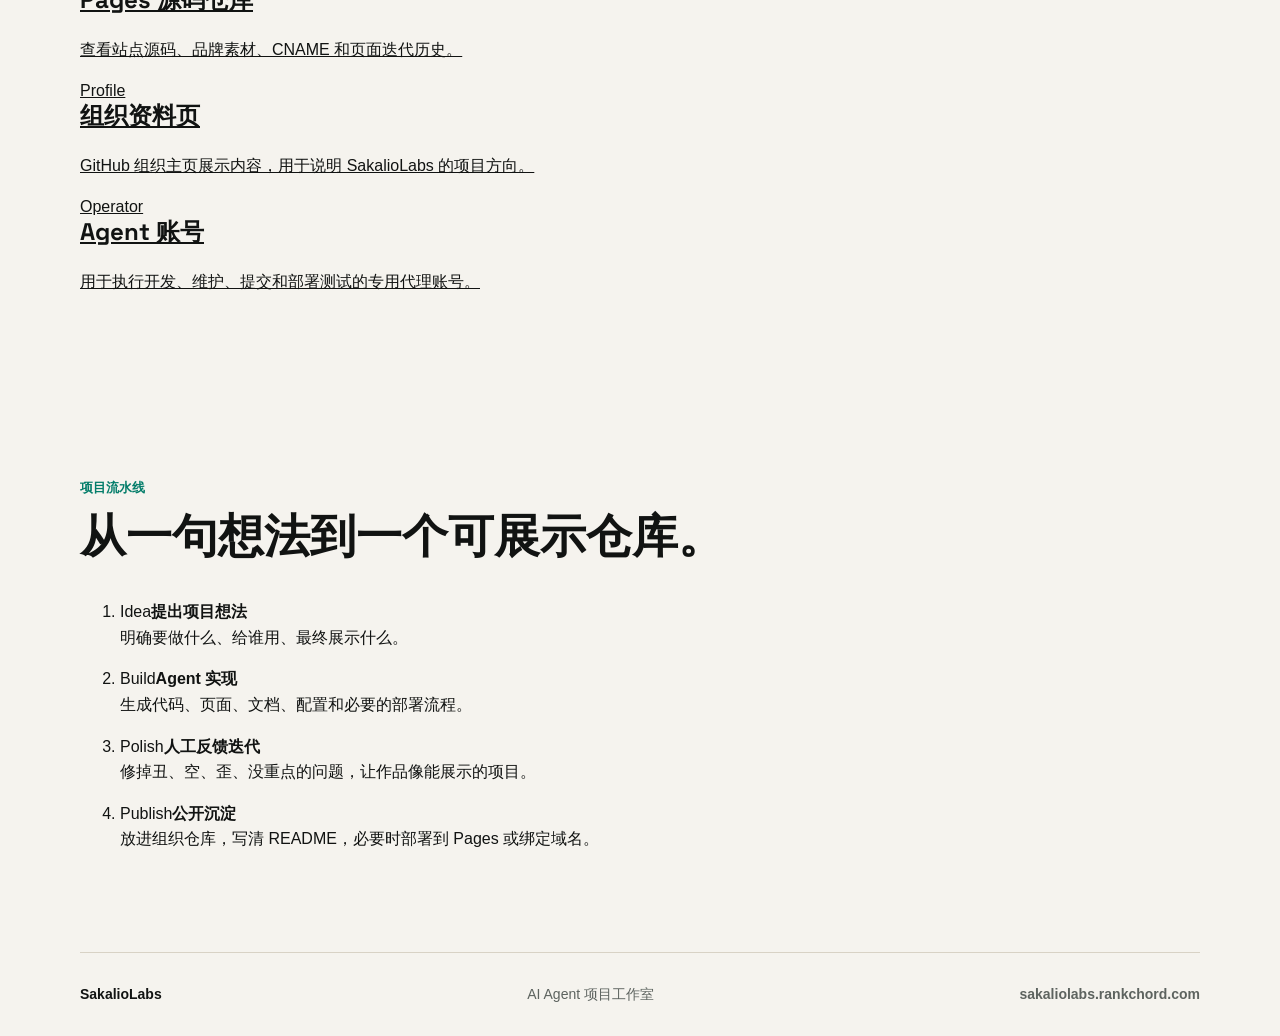
==== commit dd318501: "content: refocus site as AI agent project studio" ====
--- a/index.html
+++ b/index.html
@@ -1,12 +1,12 @@
 <!doctype html>
-<html lang="en">
+<html lang="zh-CN">
 <head>
   <meta charset="UTF-8" />
   <meta name="viewport" content="width=device-width, initial-scale=1.0" />
-  <title>SakalioLabs | Agent Operations Lab</title>
-  <meta name="description" content="SakalioLabs is a public agent operations lab for testing GitHub automation, workflow governance, and visible software delivery." />
-  <meta property="og:title" content="SakalioLabs Agent Operations Lab" />
-  <meta property="og:description" content="A public sandbox where an agent plans, builds, documents, verifies, and publishes software workflows." />
+  <title>SakalioLabs | AI Agent 项目工作室</title>
+  <meta name="description" content="SakalioLabs 是专门承载 AI Agent 开发项目的组织：从想法、代码、文档到部署，项目由 AI 代理完成并公开展示。" />
+  <meta property="og:title" content="SakalioLabs | AI Agent 项目工作室" />
+  <meta property="og:description" content="一个专门展示由 AI Agent 完整开发项目的 GitHub 组织。" />
   <meta property="og:type" content="website" />
   <meta property="og:url" content="https://sakaliolabs.rankchord.com/" />
   <meta property="og:image" content="https://sakaliolabs.rankchord.com/assets/sakalio-logo.png" />
@@ -15,7 +15,7 @@
   <link rel="apple-touch-icon" href="/assets/sakalio-logo.png" />
   <link rel="preconnect" href="https://fonts.googleapis.com" />
   <link rel="preconnect" href="https://fonts.gstatic.com" crossorigin />
-  <link href="https://fonts.googleapis.com/css2?family=IBM+Plex+Mono:wght@500;600&family=Manrope:wght@400;500;600;700;800&family=Space+Grotesk:wght@600;700&display=swap" rel="stylesheet" />
+  <link href="https://fonts.googleapis.com/css2?family=IBM+Plex+Mono:wght@500;600&family=Noto+Sans+SC:wght@400;500;700;800;900&family=Space+Grotesk:wght@600;700&display=swap" rel="stylesheet" />
   <link rel="stylesheet" href="/assets/styles.css" />
 </head>
 <body>
@@ -26,133 +26,136 @@
         <span>SakalioLabs</span>
       </a>
       <div class="nav-links">
-        <a href="#control">Control</a>
-        <a href="#protocol">Protocol</a>
-        <a href="#artifacts">Artifacts</a>
-        <a href="#roadmap">Roadmap</a>
+        <a href="#purpose">定位</a>
+        <a href="#shelves">项目展架</a>
+        <a href="#standard">标准</a>
+        <a href="#launch">入口</a>
       </div>
       <a class="nav-action" href="https://github.com/SakalioLabs" target="_blank" rel="noreferrer">GitHub</a>
     </nav>
 
     <div class="hero-inner">
       <div class="hero-copy-block">
-        <p class="kicker">Public agent operations lab</p>
-        <h1>SakalioLabs</h1>
+        <p class="kicker">AI Agent Project Studio</p>
+        <h1>给 AI 代理做项目的公开工作室。</h1>
         <p class="hero-copy">
-          A visible testing ground where an AI agent creates repositories, ships profile pages, deploys GitHub Pages, binds domains, and leaves every decision traceable.
+          SakalioLabs 专门存放由 Agent 主导完成的开发项目：Web 应用、自动化工具、小游戏、实验产品、文档系统和部署样例。每个项目都应该有源码、说明、运行入口和可追踪的构建记录。
         </p>
         <div class="hero-actions" aria-label="Primary actions">
-          <a class="button primary" href="https://github.com/SakalioLabs" target="_blank" rel="noreferrer">Open organization</a>
-          <a class="button secondary" href="#control">Read the operating map</a>
+          <a class="button primary" href="https://github.com/SakalioLabs" target="_blank" rel="noreferrer">查看项目组织</a>
+          <a class="button secondary" href="#shelves">浏览项目类型</a>
         </div>
       </div>
 
-      <aside class="status-board" aria-label="Current lab status">
-        <div class="status-head">
-          <span class="pulse" aria-hidden="true"></span>
-          <span>Live Control</span>
-        </div>
-        <dl>
-          <div><dt>Domain</dt><dd>sakaliolabs.rankchord.com</dd></div>
-          <div><dt>Pages</dt><dd>GitHub Pages, HTTPS enabled</dd></div>
-          <div><dt>Operator</dt><dd>Sakalio-Ling agent account</dd></div>
-          <div><dt>Boundary</dt><dd>Test-only, no production assets</dd></div>
-        </dl>
+      <aside class="manifesto" aria-label="SakalioLabs manifesto">
+        <span class="label">Manifesto</span>
+        <p>这里不是空壳组织，也不是只放 README 的门面。</p>
+        <p>这里用来沉淀那些“从需求到交付，主要由 AI Agent 做出来”的真实开发项目。</p>
       </aside>
     </div>
   </header>
 
   <main>
-    <section class="section control" id="control">
+    <section class="section purpose" id="purpose">
       <div class="section-heading">
-        <p class="kicker dark">Control room</p>
-        <h2>What this organization actually contains.</h2>
-        <p>SakalioLabs is not a placeholder brand. It is a controlled workspace for proving whether an agent can operate a GitHub organization cleanly from identity to deployment.</p>
+        <p class="kicker dark">组织定位</p>
+        <h2>这里展示的不是公司介绍，而是 AI 做项目的能力边界。</h2>
       </div>
-      <div class="control-grid">
-        <article class="control-card">
-          <span>Identity</span>
-          <h3>Agent-visible ownership</h3>
-          <p>The organization and account profiles clearly state that work is performed by an agent in a dedicated test environment.</p>
+      <div class="purpose-grid">
+        <article>
+          <span>01</span>
+          <h3>Agent-first projects</h3>
+          <p>项目从需求理解、界面设计、代码实现、文档编写到部署上线，尽量由 AI 代理完成，人类负责方向和验收。</p>
         </article>
-        <article class="control-card">
-          <span>Delivery</span>
-          <h3>Pages to custom domain</h3>
-          <p>The public site is deployed from GitHub Pages, mapped to a verified subdomain, and kept in a normal repository.</p>
+        <article>
+          <span>02</span>
+          <h3>Public by default</h3>
+          <p>能公开的项目就公开：源码、README、演示地址、构建记录和项目状态都应该让后来的人看得懂。</p>
         </article>
-        <article class="control-card">
-          <span>Governance</span>
-          <h3>Traceable changes</h3>
-          <p>Content updates are made through commits with scoped messages, so the agent's work can be audited later.</p>
-        </article>
-        <article class="control-card">
-          <span>Safety</span>
-          <h3>Clean sandbox</h3>
-          <p>No production secrets, customer data, or business-critical assets belong in this org. That is the point: fast testing without hidden blast radius.</p>
+        <article>
+          <span>03</span>
+          <h3>Useful experiments</h3>
+          <p>不堆概念，不写空话。每个仓库都应该回答一个问题：这个 Agent 到底做出了什么可运行的东西？</p>
         </article>
       </div>
     </section>
 
-    <section class="section protocol" id="protocol">
-      <div class="section-heading narrow">
-        <p class="kicker dark">Agent protocol</p>
-        <h2>The operating loop is explicit.</h2>
+    <section class="section shelves" id="shelves">
+      <div class="section-heading compact">
+        <p class="kicker dark">项目展架</p>
+        <h2>未来的 AI 作品会按这些方向归档。</h2>
       </div>
-      <ol class="protocol-list">
-        <li><span>01</span><strong>Intake</strong><p>Convert a user request into a concrete repository, file, deployment, or documentation target.</p></li>
-        <li><span>02</span><strong>Shape</strong><p>Choose the smallest useful implementation that still looks intentional and can be extended.</p></li>
-        <li><span>03</span><strong>Ship</strong><p>Update the public artifact through GitHub commits, Pages builds, and profile repository conventions.</p></li>
-        <li><span>04</span><strong>Inspect</strong><p>Check the live site, DNS, HTTPS, screenshots, and obvious layout failures before calling it done.</p></li>
-        <li><span>05</span><strong>Record</strong><p>Leave behind README content, links, and status notes so future work has context.</p></li>
-      </ol>
-    </section>
-
-    <section class="section artifacts" id="artifacts">
-      <div class="section-heading">
-        <p class="kicker dark">Public artifacts</p>
-        <h2>Current things you can inspect.</h2>
-      </div>
-      <div class="artifact-grid">
-        <a class="artifact" href="https://sakaliolabs.rankchord.com/" target="_blank" rel="noreferrer"><span>Website</span><strong>sakaliolabs.rankchord.com</strong><p>Custom-domain GitHub Pages site for the lab.</p></a>
-        <a class="artifact" href="https://github.com/SakalioLabs/.github/tree/main/profile" target="_blank" rel="noreferrer"><span>Organization Profile</span><strong>.github/profile</strong><p>The public GitHub organization landing README.</p></a>
-        <a class="artifact" href="https://github.com/Sakalio-Ling/Sakalio-Ling" target="_blank" rel="noreferrer"><span>Agent Profile</span><strong>Sakalio-Ling</strong><p>The profile repository for the agent account.</p></a>
-        <a class="artifact" href="https://github.com/SakalioLabs/SakalioLabs.github.io" target="_blank" rel="noreferrer"><span>Pages Repository</span><strong>SakalioLabs.github.io</strong><p>Source files, CNAME, logo asset, and site history.</p></a>
+      <div class="shelf-grid">
+        <article><span>Web Apps</span><h3>AI 生成 Web 应用</h3><p>产品页、仪表盘、工具站、交互式前端和完整静态应用。</p></article>
+        <article><span>Agents</span><h3>自动化代理</h3><p>围绕 GitHub、文档、数据处理、任务执行构建的 Agent 工作流。</p></article>
+        <article><span>Games</span><h3>小游戏和仿真</h3><p>由 AI 设计规则、实现交互和打磨体验的浏览器游戏或实验。</p></article>
+        <article><span>DevTools</span><h3>开发者工具</h3><p>脚手架、CLI、模板、检查器、代码生成器和工程辅助工具。</p></article>
+        <article><span>Data</span><h3>数据与可视化</h3><p>把表格、接口或公开数据做成可读、可操作、可展示的界面。</p></article>
+        <article><span>Docs</span><h3>文档和知识库</h3><p>Agent 维护的说明书、项目手册、教程、运行日志和决策记录。</p></article>
       </div>
     </section>
 
-    <section class="section governance" id="governance">
-      <div>
-        <p class="kicker dark">Runbook</p>
-        <h2>Rules that keep the lab useful.</h2>
+    <section class="section standard" id="standard">
+      <div class="section-heading">
+        <p class="kicker dark">收录标准</p>
+        <h2>一个项目要放进 SakalioLabs，至少要像个能被展示的作品。</h2>
       </div>
-      <div class="runbook">
-        <pre><code>scope: public sandbox
-operator: agent account
-site: GitHub Pages
-custom_domain: sakaliolabs.rankchord.com
-assets: test-only
-change_policy: small commits, visible history
-security_policy: no production secrets</code></pre>
+      <div class="standard-list">
+        <div><strong>README</strong><span>说明项目是什么、怎么运行、谁适合看。</span></div>
+        <div><strong>Live Demo</strong><span>如果是前端或工具站，优先提供可访问的演示地址。</span></div>
+        <div><strong>Source Code</strong><span>代码结构清楚，提交历史能看出 Agent 的工作过程。</span></div>
+        <div><strong>Project Status</strong><span>标明是概念验证、可用版本、维护中还是归档。</span></div>
+        <div><strong>Agent Notes</strong><span>记录关键设计选择、限制、下一步可以让 Agent 做什么。</span></div>
       </div>
     </section>
 
-    <section class="section roadmap" id="roadmap">
-      <div class="section-heading narrow">
-        <p class="kicker dark">Next experiments</p>
-        <h2>Useful work, not decoration.</h2>
+    <section class="section launch" id="launch">
+      <div class="section-heading compact">
+        <p class="kicker dark">当前入口</p>
+        <h2>第一批公开资产。</h2>
       </div>
-      <div class="roadmap-grid">
-        <article><span>Next</span><h3>Repository templates</h3><p>Create reusable starter structures for docs, static sites, and agent task logs.</p></article>
-        <article><span>Next</span><h3>Status page</h3><p>Add a small public status JSON and render recent deployed artifacts on the site.</p></article>
-        <article><span>Next</span><h3>Design system</h3><p>Extract the logo, colors, badges, and README sections into one reusable brand kit.</p></article>
+      <div class="launch-grid">
+        <a class="launch-card featured" href="https://sakaliolabs.rankchord.com/" target="_blank" rel="noreferrer">
+          <span>Website</span>
+          <h3>SakalioLabs 官网</h3>
+          <p>这个站点本身就是一个 Agent 交付样例：品牌、页面、域名、README 和部署配置都由 Agent 维护。</p>
+        </a>
+        <a class="launch-card" href="https://github.com/SakalioLabs/SakalioLabs.github.io" target="_blank" rel="noreferrer">
+          <span>Repo</span>
+          <h3>Pages 源码仓库</h3>
+          <p>查看站点源码、品牌素材、CNAME 和页面迭代历史。</p>
+        </a>
+        <a class="launch-card" href="https://github.com/SakalioLabs/.github/tree/main/profile" target="_blank" rel="noreferrer">
+          <span>Profile</span>
+          <h3>组织资料页</h3>
+          <p>GitHub 组织主页展示内容，用于说明 SakalioLabs 的项目方向。</p>
+        </a>
+        <a class="launch-card" href="https://github.com/Sakalio-Ling" target="_blank" rel="noreferrer">
+          <span>Operator</span>
+          <h3>Agent 账号</h3>
+          <p>用于执行开发、维护、提交和部署测试的专用代理账号。</p>
+        </a>
       </div>
+    </section>
+
+    <section class="section pipeline" id="pipeline">
+      <div>
+        <p class="kicker dark">项目流水线</p>
+        <h2>从一句想法到一个可展示仓库。</h2>
+      </div>
+      <ol>
+        <li><span>Idea</span><strong>提出项目想法</strong><p>明确要做什么、给谁用、最终展示什么。</p></li>
+        <li><span>Build</span><strong>Agent 实现</strong><p>生成代码、页面、文档、配置和必要的部署流程。</p></li>
+        <li><span>Polish</span><strong>人工反馈迭代</strong><p>修掉丑、空、歪、没重点的问题，让作品像能展示的项目。</p></li>
+        <li><span>Publish</span><strong>公开沉淀</strong><p>放进组织仓库，写清 README，必要时部署到 Pages 或绑定域名。</p></li>
+      </ol>
     </section>
   </main>
 
   <footer class="footer">
     <span>SakalioLabs</span>
-    <span>Agent-managed experimental organization</span>
-    <a href="https://github.com/SakalioLabs" target="_blank" rel="noreferrer">github.com/SakalioLabs</a>
+    <span>AI Agent 项目工作室</span>
+    <a href="https://sakaliolabs.rankchord.com/">sakaliolabs.rankchord.com</a>
   </footer>
 
   <script src="/assets/app.js"></script>
--- a/assets/styles.css
+++ b/assets/styles.css
@@ -1,14 +1,16 @@
 :root {
   --ink: #111312;
-  --paper: #f6f7f5;
-  --paper-strong: #ffffff;
-  --muted: #5c6460;
-  --line: #d9dfda;
-  --teal: #0b8f7a;
-  --coral: #e95f3f;
-  --charcoal: #171b1a;
-  --hero-overlay: rgba(7, 10, 10, 0.68);
-  --shadow: 0 20px 60px rgba(18, 22, 21, 0.12);
+  --paper: #f5f3ee;
+  --paper-2: #ebe7dd;
+  --white: #ffffff;
+  --muted: #5d635f;
+  --line: #d8d2c5;
+  --teal: #047d6a;
+  --mint: #9ef3d3;
+  --coral: #e85c3c;
+  --amber: #d99a20;
+  --black: #0b0d0c;
+  --shadow: 0 18px 55px rgba(18, 22, 21, 0.14);
 }
 * { box-sizing: border-box; }
 html { scroll-behavior: smooth; }
@@ -21,225 +23,127 @@
   font-family: "Manrope", "Segoe UI", sans-serif;
   line-height: 1.6;
 }
-body.nav-scrolled .site-nav {
-  background: rgba(17, 19, 18, 0.86);
-  border-color: rgba(255, 255, 255, 0.18);
-  box-shadow: 0 18px 45px rgba(0, 0, 0, 0.18);
-}
 a { color: inherit; }
+body.nav-scrolled .site-nav { background: rgba(14, 16, 15, 0.9); border-color: rgba(255,255,255,.16); box-shadow: 0 18px 45px rgba(0,0,0,.2); }
 .hero {
+  min-height: 86svh;
   position: relative;
-  min-height: 82svh;
   display: grid;
   align-items: end;
   overflow: hidden;
   isolation: isolate;
   color: #fff;
-  background-image:
-    linear-gradient(90deg, var(--hero-overlay), rgba(7, 10, 10, 0.38) 56%, rgba(7, 10, 10, 0.08)),
-    url("https://images.unsplash.com/photo-1518770660439-4636190af475?auto=format&fit=crop&w=2200&q=82");
+  background-image: linear-gradient(90deg, rgba(7,9,9,.82), rgba(7,9,9,.58) 47%, rgba(7,9,9,.18)), url("https://images.unsplash.com/photo-1518770660439-4636190af475?auto=format&fit=crop&w=2400&q=86");
   background-position: center;
   background-size: cover;
 }
-.hero::after {
-  content: "";
-  position: absolute;
-  inset: auto 0 0;
-  height: 34%;
-  background: linear-gradient(180deg, transparent, rgba(0, 0, 0, 0.48));
-  z-index: -1;
-}
+.hero::after { content: ""; position: absolute; inset: auto 0 0; height: 42%; background: linear-gradient(180deg, transparent, rgba(0,0,0,.55)); z-index: -1; }
 .site-nav {
   position: fixed;
   z-index: 20;
   top: 18px;
   left: 50%;
+  transform: translateX(-50%);
   width: min(1120px, calc(100% - 32px));
-  min-height: 56px;
-  transform: translateX(-50%);
+  min-height: 58px;
   display: flex;
   align-items: center;
-  justify-content: space-between;
   gap: 18px;
   padding: 8px 10px 8px 14px;
-  border: 1px solid rgba(255, 255, 255, 0.14);
+  border: 1px solid rgba(255,255,255,.14);
   border-radius: 8px;
-  background: rgba(17, 19, 18, 0.34);
+  background: rgba(14,16,15,.42);
   backdrop-filter: blur(18px);
-  transition: background 180ms ease, box-shadow 180ms ease, border-color 180ms ease;
 }
 .brand, .nav-links, .nav-action, .button { display: inline-flex; align-items: center; }
 .brand { gap: 10px; text-decoration: none; font-weight: 800; }
-.brand-mark {
-  width: 36px;
-  height: 36px;
-  display: inline-grid;
-  place-items: center;
-  overflow: hidden;
-  border-radius: 6px;
-  background: #030303;
-  border: 1px solid rgba(255,255,255,0.14);
-}
+.brand-mark { width: 36px; height: 36px; display: inline-grid; place-items: center; overflow: hidden; border-radius: 6px; background: #030303; border: 1px solid rgba(255,255,255,.14); }
 .brand-mark img { width: 100%; height: 100%; object-fit: cover; display: block; }
-.nav-links { gap: 8px; margin-left: auto; }
-.nav-links a, .nav-action {
-  min-height: 40px;
-  padding: 0 14px;
-  border-radius: 6px;
-  text-decoration: none;
-  font-size: 14px;
-  font-weight: 700;
-  white-space: nowrap;
-}
-.nav-links a { color: rgba(255, 255, 255, 0.82); }
-.nav-links a:hover { color: #fff; background: rgba(255, 255, 255, 0.1); }
+.nav-links { gap: 6px; margin-left: auto; }
+.nav-links a, .nav-action { min-height: 40px; padding: 0 13px; border-radius: 6px; text-decoration: none; font-size: 14px; font-weight: 750; white-space: nowrap; }
+.nav-links a { color: rgba(255,255,255,.8); }
+.nav-links a:hover { color: #fff; background: rgba(255,255,255,.1); }
 .nav-action { justify-content: center; background: #fff; color: var(--ink); }
 .hero-inner {
   width: min(1120px, calc(100% - 32px));
-  max-width: 100%;
   margin: 0 auto;
-  padding: 126px 0 56px;
+  padding: 138px 0 58px;
+  display: grid;
+  grid-template-columns: minmax(0, 1fr) 380px;
+  gap: 56px;
+  align-items: end;
 }
-.kicker {
-  margin: 0 0 14px;
-  color: #a5f1dc;
-  font-size: 13px;
-  font-weight: 800;
-  text-transform: uppercase;
-  letter-spacing: 0;
-}
+.kicker { margin: 0 0 14px; color: var(--mint); font-size: 13px; font-weight: 850; text-transform: uppercase; letter-spacing: 0; }
 .kicker.dark { color: var(--teal); }
 h1, h2, h3, p { margin-top: 0; }
-h1, h2, h3 {
-  font-family: "Space Grotesk", "Segoe UI", sans-serif;
-  letter-spacing: 0;
-  line-height: 1.04;
+h1, h2, h3 { font-family: "Space Grotesk", "Segoe UI", sans-serif; line-height: 1.04; letter-spacing: 0; }
+h1 { max-width: 760px; margin-bottom: 20px; font-size: 78px; font-weight: 700; }
+h2 { font-size: 46px; }
+h3 { font-size: 24px; }
+.hero-copy { max-width: 730px; margin-bottom: 28px; color: rgba(255,255,255,.84); font-size: 20px; }
+.hero-actions { display: flex; flex-wrap: wrap; gap: 12px; }
+.button { min-height: 48px; justify-content: center; max-width: 100%; padding: 0 18px; border-radius: 6px; text-decoration: none; font-size: 15px; font-weight: 850; white-space: nowrap; }
+.button.primary { background: var(--coral); color: #fff; box-shadow: 0 16px 34px rgba(232,92,60,.28); }
+.button.secondary { border: 1px solid rgba(255,255,255,.38); color: #fff; background: rgba(255,255,255,.08); }
+.status-board { padding: 22px; border: 1px solid rgba(255,255,255,.18); border-radius: 8px; background: rgba(10,12,11,.62); backdrop-filter: blur(16px); box-shadow: 0 22px 60px rgba(0,0,0,.26); }
+.status-head { display: flex; align-items: center; gap: 10px; margin-bottom: 18px; font-family: "IBM Plex Mono", monospace; font-size: 13px; font-weight: 600; text-transform: uppercase; color: var(--mint); }
+.pulse { width: 9px; height: 9px; border-radius: 999px; background: var(--mint); box-shadow: 0 0 0 6px rgba(158,243,211,.12); }
+.status-board dl { display: grid; gap: 14px; margin: 0; }
+.status-board div { padding-top: 14px; border-top: 1px solid rgba(255,255,255,.14); }
+.status-board dt { color: rgba(255,255,255,.54); font-size: 12px; font-weight: 850; text-transform: uppercase; }
+.status-board dd { margin: 4px 0 0; overflow-wrap: anywhere; font-weight: 800; }
+.section { width: min(1120px, calc(100% - 32px)); margin: 0 auto; padding: 84px 0; }
+.section-heading { display: grid; grid-template-columns: minmax(0, .9fr) minmax(0, 1.1fr); gap: 64px; align-items: end; margin-bottom: 32px; }
+.section-heading.narrow { display: block; max-width: 760px; }
+.section-heading h2 { margin-bottom: 0; }
+.section-heading p:not(.kicker) { margin: 0; color: var(--muted); font-size: 18px; }
+.control-grid, .artifact-grid, .roadmap-grid { display: grid; grid-template-columns: repeat(4, minmax(0, 1fr)); gap: 14px; }
+.control-card, .artifact, .roadmap-grid article { min-height: 234px; padding: 22px; border: 1px solid var(--line); border-radius: 8px; background: var(--white); box-shadow: var(--shadow); }
+.control-card span, .artifact span, .roadmap-grid span { display: block; margin-bottom: 42px; color: var(--coral); font-family: "IBM Plex Mono", monospace; font-size: 12px; font-weight: 600; text-transform: uppercase; }
+.control-card h3, .artifact strong, .roadmap-grid h3 { display: block; margin-bottom: 12px; font-family: "Space Grotesk", sans-serif; font-size: 23px; line-height: 1.08; }
+.control-card p, .artifact p, .roadmap-grid p { margin: 0; color: var(--muted); }
+.protocol { width: 100%; max-width: none; padding: 84px max(16px, calc((100% - 1120px) / 2)); background: var(--black); color: #fff; }
+.protocol .kicker { color: var(--mint); }
+.protocol-list { display: grid; grid-template-columns: repeat(5, minmax(0, 1fr)); gap: 10px; margin: 34px 0 0; padding: 0; list-style: none; }
+.protocol-list li { min-height: 260px; padding: 18px; border: 1px solid rgba(255,255,255,.15); border-radius: 8px; background: rgba(255,255,255,.045); }
+.protocol-list span { display: block; margin-bottom: 52px; color: var(--mint); font-family: "IBM Plex Mono", monospace; font-size: 13px; font-weight: 600; }
+.protocol-list strong { display: block; margin-bottom: 10px; font-family: "Space Grotesk", sans-serif; font-size: 22px; }
+.protocol-list p { margin: 0; color: rgba(255,255,255,.68); }
+.artifact { color: inherit; text-decoration: none; }
+.artifact:hover { transform: translateY(-2px); transition: transform 160ms ease; }
+.governance { display: grid; grid-template-columns: .85fr 1.15fr; gap: 54px; align-items: center; }
+.governance h2 { margin-bottom: 0; }
+.runbook pre { margin: 0; padding: 24px; overflow: auto; border-radius: 8px; background: #111312; color: #e9fff7; box-shadow: var(--shadow); }
+.runbook code { font-family: "IBM Plex Mono", monospace; font-size: 14px; line-height: 1.8; }
+.roadmap { padding-top: 24px; }
+.roadmap-grid { grid-template-columns: repeat(3, minmax(0, 1fr)); }
+.footer { width: min(1120px, calc(100% - 32px)); min-height: 84px; margin: 0 auto; display: flex; align-items: center; justify-content: space-between; gap: 18px; border-top: 1px solid var(--line); color: var(--muted); font-size: 14px; }
+.footer span:first-child { color: var(--ink); font-weight: 850; }
+.footer a { text-decoration: none; font-weight: 750; }
+@media (max-width: 980px) {
+  .nav-links { display: none; }
+  .hero-inner, .section-heading, .governance { grid-template-columns: 1fr; gap: 30px; }
+  .status-board { max-width: 540px; }
+  .control-grid, .artifact-grid { grid-template-columns: repeat(2, minmax(0, 1fr)); }
+  .protocol-list { grid-template-columns: 1fr; }
+  .protocol-list li { min-height: 0; }
+  .protocol-list span { margin-bottom: 24px; }
 }
-h1 { max-width: 760px; margin-bottom: 22px; font-size: 78px; font-weight: 700; }
-.hero-copy { max-width: 690px; margin-bottom: 28px; color: rgba(255, 255, 255, 0.84); font-size: 20px; }
-.hero-actions { display: flex; flex-wrap: wrap; gap: 12px; margin-bottom: 58px; }
-.button {
-  min-height: 48px;
-  max-width: 100%;
-  justify-content: center;
-  padding: 0 18px;
-  border-radius: 6px;
-  text-decoration: none;
-  font-size: 15px;
-  font-weight: 800;
-  white-space: nowrap;
-}
-.button.primary { background: var(--coral); color: #fff; box-shadow: 0 16px 34px rgba(233, 95, 63, 0.28); }
-.button.secondary { border: 1px solid rgba(255, 255, 255, 0.36); color: #fff; background: rgba(255, 255, 255, 0.08); }
-.metrics {
-  display: grid;
-  grid-template-columns: repeat(3, minmax(0, 1fr));
-  gap: 0;
-  width: min(880px, 100%);
-  margin: 0;
-  border-top: 1px solid rgba(255, 255, 255, 0.28);
-}
-.metrics div { min-width: 0; padding: 18px 22px 0 0; }
-.metrics dt { color: rgba(255, 255, 255, 0.56); font-size: 12px; font-weight: 800; text-transform: uppercase; }
-.metrics dd { margin: 4px 0 0; overflow-wrap: anywhere; font-family: "Space Grotesk", sans-serif; font-size: 22px; font-weight: 700; }
-.section {
-  width: min(1120px, calc(100% - 32px));
-  max-width: 100%;
-  margin: 0 auto;
-  padding: 86px 0;
-}
-.section-heading h2, .split h2, .domain h2 { max-width: 720px; margin-bottom: 0; font-size: 46px; }
-.intro { display: grid; grid-template-columns: 0.9fr 1.1fr; gap: 64px; align-items: start; }
-.intro-copy { display: grid; gap: 18px; color: var(--muted); font-size: 18px; }
-.intro-copy p { margin: 0; }
-.band {
-  width: 100%;
-  max-width: none;
-  padding: 86px max(16px, calc((100% - 1120px) / 2));
-  background: var(--paper-strong);
-  border-top: 1px solid var(--line);
-  border-bottom: 1px solid var(--line);
-}
-.section-heading.compact { width: min(1120px, 100%); max-width: 100%; margin-bottom: 30px; }
-.capability-grid { width: min(1120px, 100%); max-width: 100%; display: grid; grid-template-columns: repeat(3, minmax(0, 1fr)); gap: 16px; }
-.capability { min-height: 245px; padding: 24px; border: 1px solid var(--line); border-radius: 8px; background: #fff; box-shadow: var(--shadow); }
-.cap-index { display: block; margin-bottom: 56px; color: var(--coral); font-family: "Space Grotesk", sans-serif; font-weight: 700; }
-.capability h3 { margin-bottom: 12px; font-size: 24px; }
-.capability p, .lead, .timeline p { color: var(--muted); }
-.split { display: grid; grid-template-columns: 0.82fr 1.18fr; gap: 72px; align-items: start; }
-.lead { margin-top: 22px; font-size: 18px; }
-.timeline { display: grid; gap: 12px; margin: 0; padding: 0; list-style: none; counter-reset: step; }
-.timeline li { position: relative; min-height: 138px; padding: 22px 24px 22px 72px; border: 1px solid var(--line); border-radius: 8px; background: #fff; }
-.timeline li::before { counter-increment: step; content: counter(step); position: absolute; top: 24px; left: 24px; width: 30px; height: 30px; display: grid; place-items: center; border-radius: 50%; background: var(--ink); color: #fff; font-family: "Space Grotesk", sans-serif; font-size: 13px; font-weight: 700; }
-.timeline span { display: block; margin-bottom: 4px; color: var(--teal); font-size: 12px; font-weight: 800; text-transform: uppercase; }
-.timeline strong { display: block; font-family: "Space Grotesk", sans-serif; font-size: 23px; }
-.timeline p { margin: 8px 0 0; }
-.domain { display: grid; grid-template-columns: 0.8fr 1.2fr; gap: 56px; align-items: center; padding-top: 24px; }
-.dns-panel { display: grid; gap: 10px; padding: 22px; border: 1px solid var(--line); border-radius: 8px; background: var(--charcoal); color: #fff; }
-.dns-panel span { color: rgba(255, 255, 255, 0.62); font-size: 13px; font-weight: 800; text-transform: uppercase; }
-.dns-panel code { white-space: normal; overflow-wrap: anywhere; font-family: "Space Grotesk", monospace; font-size: 19px; }
-.footer {
-  width: min(1120px, calc(100% - 32px));
-  max-width: 100%;
-  min-height: 84px;
-  margin: 0 auto;
-  display: flex;
-  align-items: center;
-  justify-content: space-between;
-  gap: 18px;
-  border-top: 1px solid var(--line);
-  color: var(--muted);
-  font-size: 14px;
-}
-.footer span:first-child { color: var(--ink); font-weight: 800; }
-.footer a { text-decoration: none; font-weight: 700; }
-@media (max-width: 900px) {
-  .nav-links { display: none; }
-  h1 { font-size: 54px; }
-  .hero-copy { font-size: 18px; }
-  .intro, .split, .domain { grid-template-columns: 1fr; gap: 30px; }
-  .capability-grid { grid-template-columns: 1fr; }
-  .capability { min-height: 0; }
-  .cap-index { margin-bottom: 28px; }
-}
-@media (max-width: 560px) {
-  .site-nav {
-    top: 10px;
-    left: 10px;
-    width: min(370px, calc(100% - 20px));
-    min-height: 52px;
-    transform: none;
-    justify-content: center;
-    gap: 0;
-    padding: 8px 12px;
-  }
+@media (max-width: 620px) {
+  .site-nav { top: 10px; left: 10px; width: min(370px, calc(100% - 20px)); min-height: 52px; transform: none; justify-content: center; padding: 8px 12px; }
   .nav-action { display: none; }
   .brand-mark { width: 34px; height: 34px; }
-  .hero { min-height: 88svh; background-position: center top; }
-  .hero-inner { width: min(358px, calc(100% - 32px)); margin-left: 16px; margin-right: auto; padding: 108px 0 34px; }
+  .hero { min-height: 92svh; background-position: center top; }
+  .hero-inner { width: min(358px, calc(100% - 32px)); margin-left: 16px; margin-right: auto; padding: 108px 0 34px; display: block; }
   h1 { font-size: 42px; }
-  .hero-copy { max-width: 100%; overflow-wrap: break-word; font-size: 16px; }
-  .hero-actions { display: grid; grid-template-columns: 1fr; margin-bottom: 38px; }
-  .button { min-width: 0; width: 100%; }
-  .metrics { grid-template-columns: 1fr; }
-  .metrics div { padding: 12px 0; border-bottom: 1px solid rgba(255, 255, 255, 0.18); }
-  .section, .band { padding-top: 58px; padding-bottom: 58px; }
-  .section-heading h2, .split h2, .domain h2 { font-size: 34px; overflow-wrap: anywhere; }
-  .timeline li { padding-left: 62px; }
+  h2 { font-size: 34px; overflow-wrap: anywhere; }
+  .hero-copy { font-size: 16px; }
+  .hero-actions { display: grid; grid-template-columns: 1fr; margin-bottom: 22px; }
+  .button { width: 100%; min-width: 0; }
+  .status-board { margin-top: 24px; padding: 18px; }
+  .section, .protocol { padding-top: 58px; padding-bottom: 58px; }
+  .control-grid, .artifact-grid, .roadmap-grid { grid-template-columns: 1fr; }
+  .control-card, .artifact, .roadmap-grid article { min-height: 0; }
+  .control-card span, .artifact span, .roadmap-grid span { margin-bottom: 24px; }
   .footer { flex-direction: column; align-items: flex-start; padding: 24px 0; }
 }
-
-
-/* metric domain wrapping correction */
-.metrics div:last-child dd {
-  font-size: 19px;
-  line-height: 1.28;
-  white-space: nowrap;
-}
-
-@media (max-width: 560px) {
-  .metrics div:last-child dd {
-    white-space: normal;
-    font-size: 22px;
-  }
-}
